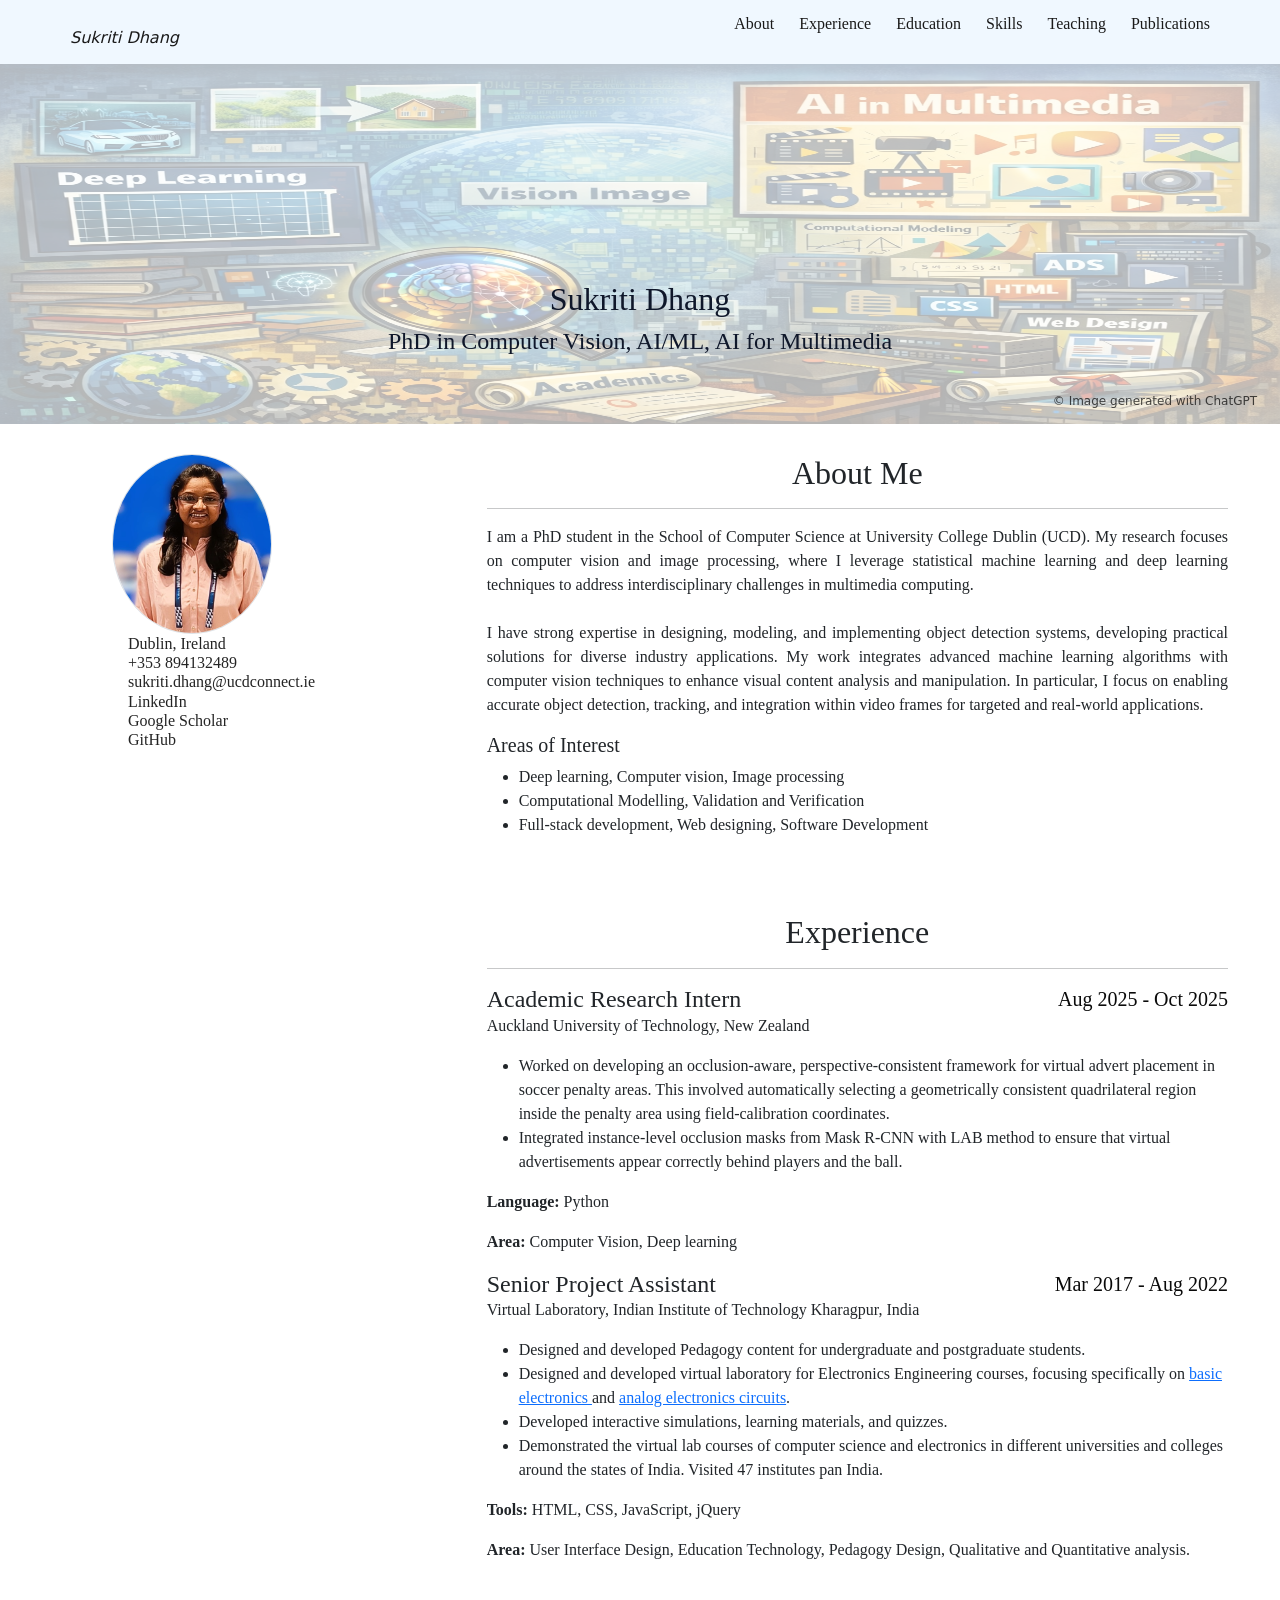
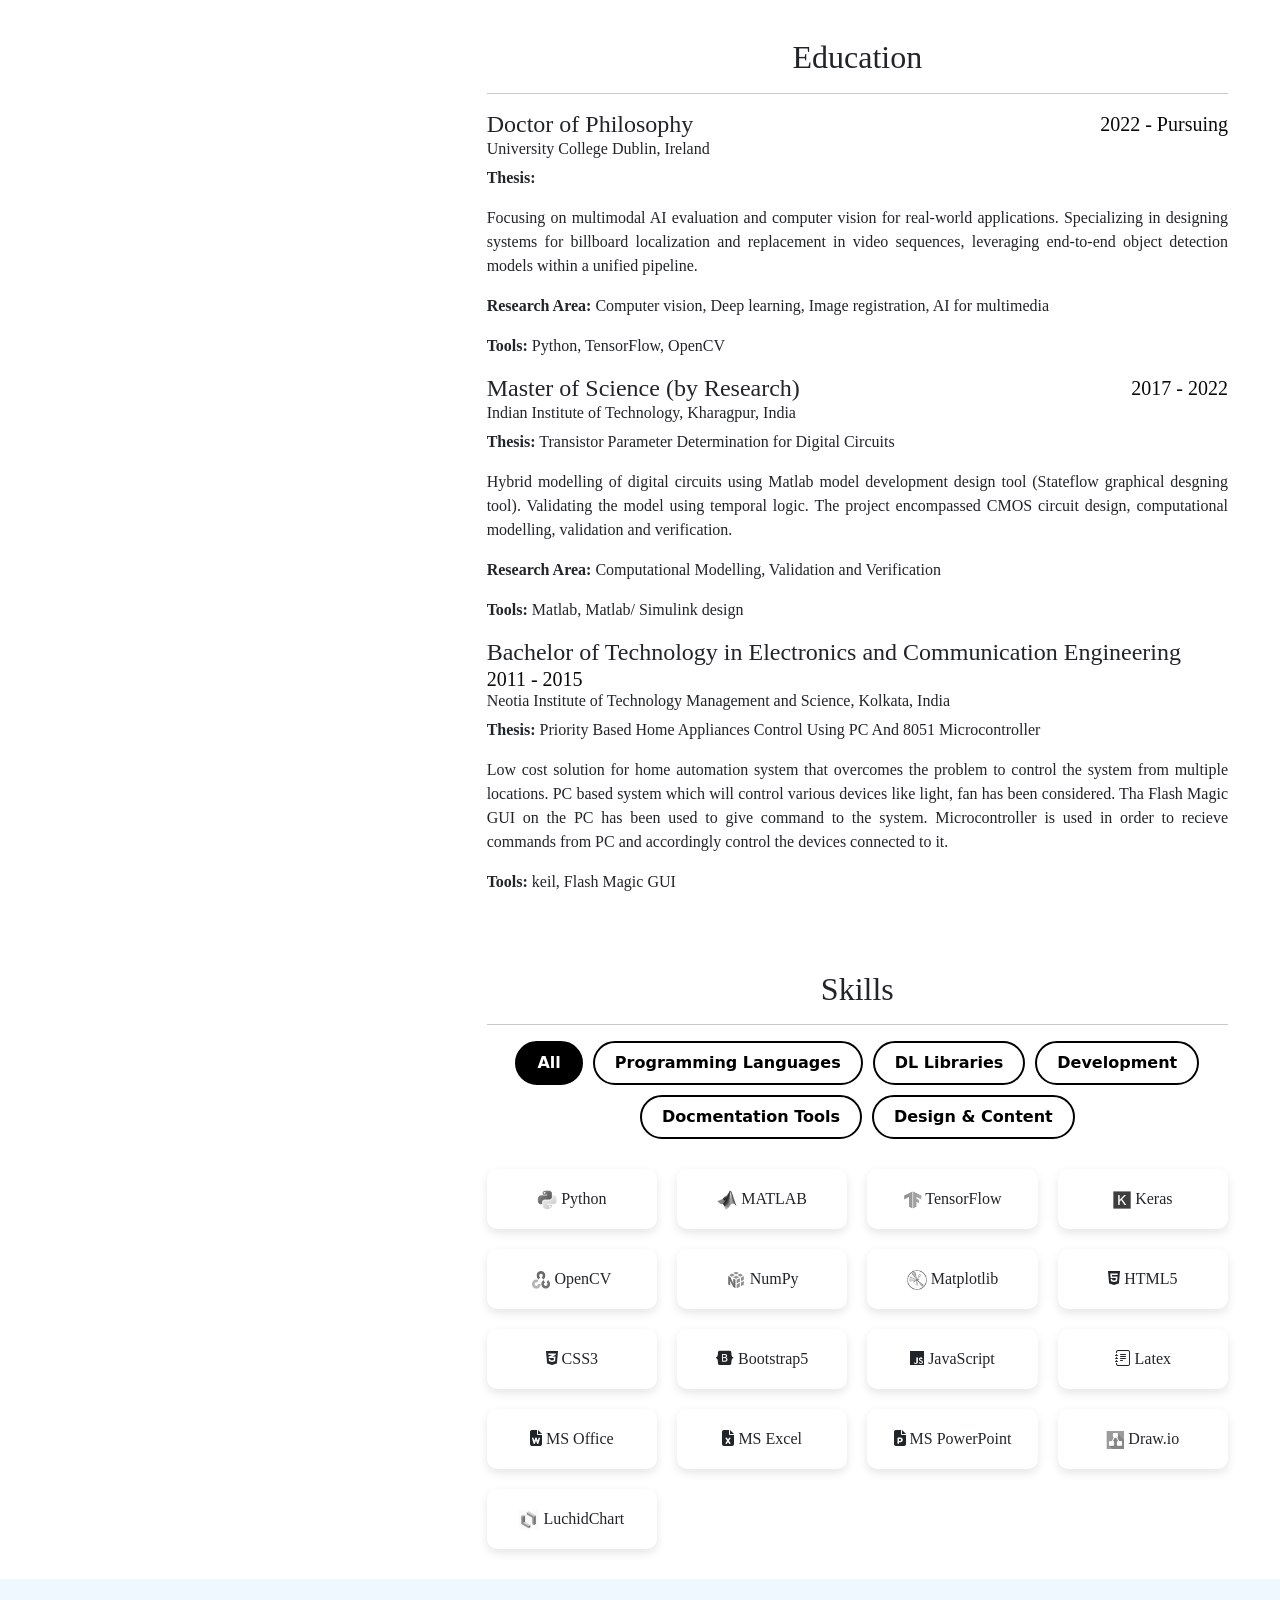
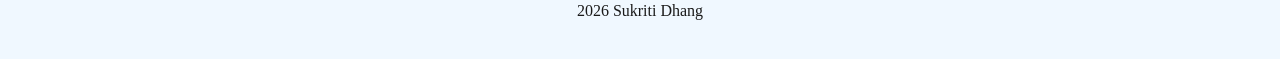
==== index.html @ a3831278 "Files modified" ====
<!DOCTYPE html>
<html lang="en">

<head>
    <meta charset="UTF-8">
    <meta name="viewport" content="width=device-width, initial-scale=1.0">
    <meta name="description" content="Portfolio of Sukriti Dhang -  experience, skills and teaching">
    <meta name="google-site-verification" content="YOUR_CODE_HERE"><!-- google provided code-->

    <title>Sukriti Dhang | Portfolio</title>
    <link rel="stylesheet" href="./css/index.css">
    <script src="./js/index.js"></script>

    <link rel="stylesheet" href="https://cdnjs.cloudflare.com/ajax/libs/font-awesome/6.5.0/css/all.min.css" />

    <!-- Material Design Icons -->
    <link rel="stylesheet" href="https://cdn.jsdelivr.net/npm/@mdi/font@7.4.47/css/materialdesignicons.min.css">
    <link href="https://cdn.jsdelivr.net/npm/bootstrap-icons@1.11.3/font/bootstrap-icons.css" rel="stylesheet">

    <!-- Font Awesome Icon - CSS-->
    <link rel="stylesheet" href="//maxcdn.bootstrapcdn.com/font-awesome/4.3.0/css/font-awesome.min.css" />
    <link href="https://cdn.jsdelivr.net/npm/bootstrap@5.3.1/dist/css/bootstrap.min.css" rel="stylesheet">
    <script src="https://code.jquery.com/jquery-3.6.0.min.js"></script>

    <script src="https://cdn.jsdelivr.net/npm/bootstrap@5.3.1/dist/js/bootstrap.bundle.min.js"></script>

</head>

<body>

    <!-- Navbar -->
    <header>
        <div class="container navbar">
            <div id="headername"><a href="#hero"><i class="mdi mdi-home-account fa-2x"></i> <i><span>Sukriti
                        Dhang</span></i></a></div>

            <ul class="nav-links" id="headermenu">
                <li><a aria-label="Navigate to the About section" href="#about"><i class="mdi mdi-account mdi-24px"></i> <span>About</span></a></li>
                <li><a aria-label="Navigate to the Experience section" href="#experience"><i class="mdi mdi-trending-up mdi-24px"></i> <span>Experience</span></a></li>
                <li><a aria-label="Navigate to the Education section" href="#education"><i class="mdi mdi-school mdi-24px"></i> <span>Education</span></a></li>
                <li><a aria-label="Navigate to the Skills section" href="#skills"><i class="mdi mdi-chart-box-outline mdi-24px"></i> <span>Skills</span></a></li>
                <!--li><a aria-label="Navigate to the Projects section" href="#projects"><i class="mdi mdi-laptop mdi-24px"></i> <span>Projects</span></a></li--> 
                <li><a aria-label="Navigate to the Projects section" href="teaching.html"><i class="mdi mdi-human-male-board-poll mdi-24px"></i> <span>Teaching</span></a></li>
                <li><a aria-label="Navigate to the Publication section" href="publication.html"><i class="mdi mdi-file-multiple mdi-24px"></i> <span>Publications</span></a></li> <!-- fa-solid fa-book-->
                <!--li><a aria-label="Navigate to the Contact section" href="#contact"><i class="mdi mdi-email mdi-24px"></i> <span>Contact</span></a></li-->
            </ul>

            <div>

                <span class="menu-toggle">☰</span>
            </div>
        </div>
    </header>

    <!-- Hero -->
    <section id="hero">
        
  <img src="./coverpic/coverpic-caricature.png" id="coverpic"  alt="coverpic" class="img-fluid">
 <div class="hero-content">
    <h2>Sukriti Dhang</h2>
    <h4>PhD in Computer Vision, AI/ML, AI for Multimedia</h4>
    <!-- <a href="resume.pdf" class="btn" download>Download Resume</a> -->
       
        
         <!-- <div class='buttons'>responsive-img
                            <a href="#about" class="readme">Read More</a>
                            <a href="#contact" class="contactme">Contact Me</a>
                        </div> -->
 


        </div>
         <div class="hero-credit">
        © Image generated with ChatGPT
    </div>
       
    </section>
<div class="row">
    <div class="col-md-4">
 <!--Contact -->
 <div class="position-sticky" style="top: 80px;">
    <section id="contact" >
        <!--div class="container"-->
            
 <div class="d-flex align-items-center gap-2"> <!--class="d-flex align-items-center gap-2"-->
                <!-- Image -->
                 <!--img src="./avatarimg.JPG" class="rounded-circle border border-1"  alt="dp" width="150" height="150">  
                 <img src="./profile-pic/sukriti1.JPG" class="rounded-circle border border-1"  alt="dp" width="160" height="180"-->                              
                 <img src="./profile-pic/sukriti5.jpg" class="rounded-circle border border-1"  alt="dp" width="160" height="180">
                 
       
                
            </div>

            <div class="d-flex align-items-center gap-2"> <!--class="d-flex align-items-center gap-2"-->
                <!-- Image -->
                <img src="" class="img-fluid rounded-circle "  ><i class="mdi mdi-map-marker icon"></i>
                <h6 class="mb-0" style="color:rgb(36, 36, 36)">Dublin, Ireland</h6>
            </div>
            <div class="d-flex align-items-center gap-2"> <!--class="d-flex align-items-center gap-2"-->
                <!-- Image -->
                <img src="" class="img-fluid rounded-circle"><i class="mdi mdi-phone icon"></i>
                <h6 class="mb-0" style="color:rgb(36, 36, 36)">+353 894132489</h6>
            </div>
            <div class="d-flex align-items-center gap-2">
                <!-- Image -->
                <img src="" class="img-fluid rounded-circle"><i class="mdi mdi-email icon"></i>
                <h6 class="mb-0"><a aria-label="Email Sukriti" href="mailto:@gmail.com"
                        class="hoverline" style="text-decoration: none; color:rgb(36, 36, 36)">sukriti.dhang@ucdconnect.ie</a></h6>
            </div>
            <div class="d-flex align-items-center gap-2">
                <!-- Image -->

                <img src="" class="img-fluid rounded-circle"><i class="mdi mdi-linkedin icon"></i>

                <h6 class="mb-0"><a aria-label="sukriti on LinkedIn"
                        href="https://www.linkedin.com/in/sukriti-dhang-0a244612b/" class="hoverline"
                        target="_blank" style="text-decoration: none; color:rgb(36, 36, 36)">LinkedIn</a></h6><!---->

            </div>
            <div class="d-flex align-items-center gap-2">
                <!-- Image -->
                <img src="" class="img-fluid rounded-circle"><i class="mdi mdi-account-school-outline icon"></i>

                <h6 class="mb-0"><a aria-label="sukriti on googlescholar"
                        href="https://scholar.google.com/citations?view_op=list_works&hl=en&hl=en&user=5BOUnOkAAAAJ" class="hoverline"
                        target="_blank" style="text-decoration: none; color:rgb(36, 36, 36)">Google Scholar</a></h6>
 
            </div>
             <div class="d-flex align-items-center gap-2">
                <!-- Image -->
                <img src="" class="img-fluid rounded-circle"><i class="mdi mdi-github icon"></i>
            <h6 class="mb-0"><a aria-label="sukriti on github"
                        href="" class="hoverline"
                        target="_blank" style="text-decoration: none; color:rgb(36, 36, 36)">GitHub</a></h6></div>
        <!--/div-->
</section>
</div>
    </div>
    <div class="col-md-8">
<section id="about">
        <div class="container">
            <!-- About -->
            <h2>About Me</h2>
            <hr>
            <p style="text-align:justify">
                I am a PhD student in the School of Computer Science at University College Dublin (UCD). 
                My research focuses on computer vision and image processing, where I leverage statistical machine learning and deep learning techniques to address interdisciplinary challenges in multimedia computing.
            <br><br>
                I have strong expertise in designing, modeling, and implementing object detection systems, developing practical solutions for diverse industry applications. My work integrates advanced machine learning algorithms with computer vision techniques to enhance visual content analysis and manipulation. 
                In particular, I focus on enabling accurate object detection, tracking, and integration within video frames for targeted and real-world applications.
            </p>
            <p>
                <h5>Areas of Interest</h5>
                <ul>
                <li>Deep learning, Computer vision, Image processing</li>               
                <li>Computational Modelling, Validation and Verification</li>
                <li>Full-stack development, Web designing, Software Development</li>
                </ul>
            </p>
             <!--p>
                <ul>
                    <li><b>Languages:</b> Python</li>
                    <li><b>Frameworks:</b> TensorFlow, Keras</li>
                    <li><b>Tools & Technologies:</b> Matlab, OpenCV, Git  </li>
                    <li><b>Diagraming Tools: </b> Draw.io, Lucidchart </li>
                    <li><b>Web Technologies:</b> JavaScript, HTML5, CSS3, jQuery
                    <li><b>Operating Systems:</b> Windows11, Linux </li>
                    <li><b>Documentation Tools:</b> MS office, LaTeX </li>
                </ul>

                </p-->


            <!-- <p>
                    Looking for an opportunity to work and combine my skills in Pedagogy design
                    and development, which provides professional development,  and personal
                    growth.
                </p> -->

        </div>
    </section>
<!-- Experience Timeline -->
    <section id="experience">
        <div class="container">
            <h2> Experience</h2>
<hr>
            <div class="timeline">


                <div class="timeline-item">
                    <div class="edu-row">
                        <h4>Academic Research Intern </h4>
                        <h5>Aug 2025 - Oct 2025</h5>
                    </div>
                    <p>Auckland University of Technology, New Zealand</p>
                    <ul>
                        <li> Worked on developing an occlusion-aware, perspective-consistent framework for virtual advert placement in soccer penalty areas. 
                            This involved automatically selecting a geometrically consistent quadrilateral region inside the penalty area using field-calibration coordinates. 
                        <li>Integrated instance-level occlusion masks from Mask R-CNN with LAB method to ensure that virtual advertisements appear correctly behind players and the ball.</li>
                     </ul>
                    <p><b>Language:</b> Python</p>
                    <p><b>Area:</b> Computer Vision, Deep learning</p>   
                </div>

                <div class="timeline-item">
                    <div class="edu-row">
                        <h4>Senior Project Assistant </h4>
                        <h5>Mar 2017 - Aug 2022 </h5>
                    </div>
                    <p>Virtual Laboratory, Indian Institute of Technology  Kharagpur, India</p>
                    <ul>
                        <li> Designed and developed Pedagogy content for undergraduate and postgraduate students.</li>
                        <li> Designed and developed  virtual laboratory for Electronics Engineering courses, focusing specifically on <a href="https://be-iitkgp.vlabs.ac.in/", target="_blank"> basic electronics </a> and <a href="https://aec-iitkgp.vlabs.ac.in/", target="_blank">analog electronics circuits</a>.</li>
                        <li>Developed interactive simulations, learning materials, and quizzes.
                        <li>Demonstrated the virtual lab courses of computer science and electronics in different
                            universities and colleges around the states of India.  Visited 47 institutes pan India.</li>                        
                    </ul>
                <p><b>Tools:</b> HTML, CSS, JavaScript, jQuery</p>
                <p><b>Area:</b> User Interface Design, Education Technology,  Pedagogy Design,  Qualitative and Quantitative analysis.</p>
                </div>



              
            </div>
        </div>
    </section>

    <!-- Education Timeline -->
    <section id="education">
        <div class="container">
            <div class="container-fluid" ><h2> Education</h2></div>
            
<hr>
            <div class="timeline">
                
                <div class="timeline-item">
                    <div class="edu-row">
                        <h4> Doctor of Philosophy</h4>
                        <h5>2022 - Pursuing</h5>
                    </div>
                    <h6>University College Dublin, Ireland</h6>
                    <p><b>Thesis: </b></p>
                    <p style='text-align:justify'>Focusing on multimodal AI evaluation and computer vision for real-world applications. Specializing in designing systems for billboard localization and replacement in video sequences,
                    leveraging end-to-end object detection models within a unified pipeline.</p>
                <p><b>Research Area:</b>  Computer vision, Deep learning, Image registration, AI for multimedia</p>
                <p><b>Tools:</b> Python, TensorFlow, OpenCV</p>
                    <!--p>
                    <h6>Relevant Courseworks:</h6>
                    <ul>
                        <li> </li>
                        <li></li>
                        <li></li>
                    </ul>
                </p-->
                
            
                </div>

                <div class="timeline-item">
                    <div class="edu-row">
                        <h4>Master of Science (by Research)</h4>
                        <h5>2017 - 2022</h5>
                    </div>
                    <h6>Indian Institute of Technology, Kharagpur, India</h6>
                    <p><b>Thesis:</b> Transistor Parameter Determination for Digital Circuits</p>
                    <p style='text-align:justify'>Hybrid modelling of digital circuits using Matlab model development design tool (Stateflow graphical desgning tool). Validating
the model using temporal logic. The project encompassed CMOS circuit design, computational
modelling, validation and verification.</p>
 <p><b>Research Area:</b> Computational Modelling, Validation and Verification</p>
 <p><b>Tools:</b> Matlab, Matlab/ Simulink design</p>
               <!--p>
                    <h6>Relevant Courseworks:</h6>
                    <ul>
                        <li>microelectronics </li>
                        <li></li>
                        <li></li>
                    </ul>
                </p-->
                
            
                </div>

                <div class="timeline-item">
                    <div class="edu-row">
                        <h4> Bachelor of Technology in Electronics and Communication Engineering</h4>
                        <h5> 2011 - 2015</h5>
                    </div>
                    <h6>Neotia Institute of Technology Management and Science, Kolkata, India</h6>
                    <p><b>Thesis:</b> Priority Based Home Appliances Control Using PC And 8051 Microcontroller</p>
                        <p style='text-align:justify'>Low cost solution for home automation system that overcomes the problem to control the system from multiple locations. 
                             PC based system which will control various devices like light, fan has been considered. 
                             Tha Flash Magic GUI on the PC has been used to give command to the system. 
                             Microcontroller is used  in order to recieve commands from PC and accordingly control the devices connected to it. 
                    </p>
                    <!--p>Designing a circuit to control electrical devices, where various appliances are managed based on predefined priority levels.
                       </p-->
                    <p><b>Tools:</b> keil, Flash Magic GUI </p>
               <!--p>
                    <h6>Relevant Courseworks:</h6>
                    <ul>
                        <li> </li>
                        <li></li>
                        <li></li>
                    </ul>
                </p-->
                
                </div>

            </div>
        </div>
    </section>

<!-- Skills -->
 <section id="skills">
                <div class="container">
                    <h2>Skills</h2>
                    <hr>

                    <div class="filter-wrapper">
                        <button class="filter-btn active" data-target="all">All</button>
                        <button class="filter-btn" data-target="prgmlang">Programming Languages</button>
                        <button class="filter-btn" data-target="libs">DL Libraries </button>
                        <button class="filter-btn" data-target="dev">Development</button>
                        <button class="filter-btn" data-target="doctools">Docmentation Tools</button>
                        <button class="filter-btn" data-target="design">Design & Content</button><!--Diagramming Tools-->
                        
                        <!--button class="filter-btn" data-target="ip">Interpersonal Skill</button-->
                    </div>

                    <div class="skills-grid" id="skills-container">
                        <div class="skill" data-category="prgmlang"><img src="./logo/python-bw.png" class="skill-logo", style="width:20px;height:20px"> Python</div><!--<i class="fab fa-python ">-->
                        <div class="skill" data-category="prgmlang"><img src="./logo/mathworks-bw.png" class="skill-logo", style="width:20px;height:20px"> MATLAB</div>

                        <div class="skill" data-category="libs"><img src="./logo/tensorflow-bw.png" class="skill-logo", style="width:18px;height:18px"> TensorFlow</div>
                        <div class="skill" data-category="libs"><img src="./logo/keras-bw.png" class="skill-logo", style="width:18px;height:18px"> Keras</div>
                        <div class="skill" data-category="libs"><img src="./logo/opencv-bw.png" class="skill-logo", style="width:18px;height:18px"> OpenCV</div>
                        <div class="skill" data-category="libs"><img src="./logo/numpy-bw.png" class="skill-logo", style="width:20px;height:20px"> NumPy</div>
                        <!--div class="skill" data-category="libs"><i class="bi bi-activity"></i> SciPy</div-->
                        <div class="skill" data-category="libs"><img src="./logo/matplotlib-bw.png" class="skill-logo", style="width:20px;height:20px"> Matplotlib</div>


                        <div class="skill" data-category="dev"><i class="fab fa-html5 "></i> HTML5</div>
                        <div class="skill" data-category="dev"><i class="fab fa-css3-alt "></i> CSS3</div>
                        <div class="skill" data-category="dev"><i class="fab fa-bootstrap "></i> Bootstrap5</div>
                        <div class="skill" data-category="dev"><i class="fab fa-js "></i> JavaScript</div>
                        
                        

                       
                        <div class="skill" data-category="doctools"><i class="bi bi-journal-text"></i> Latex</div>
                        <div class="skill" data-category="doctools"><i class="fas fa-file-word"></i> MS Office</div>
                        <div class="skill" data-category="doctools"><i class="fas fa-file-excel"></i> MS Excel</div>
                        <div class="skill" data-category="doctools"><i class="fas fa-file-powerpoint"></i> MS PowerPoint</div>

                        
                        <div class="skill" data-category="design"><img src="./logo/drawio-bw.png" class="skill-logo", style="width:18px;height:18px"> Draw.io</div>
                        <div class="skill" data-category="design"><img src="./logo/lucidchart-bw.png" class="skill-logo", style="width:20px;height:20px"> LuchidChart</div>

                        <!--div class="skill" data-category="ip"> <i class="fas fa-handshake"></i> Cross-functional
                            Collaboration</div>
                        <div class="skill" data-category="ip"><i class="far fa-clock"></i> Time Management</div>
                        <div class="skill" data-category="ip"><i class="fas fa-tasks"></i>  Multitasking</div>
                        <div class="skill" data-category="ip"><i class="fas fa-clipboard-list"></i>  Planning</div-->


                    </div>
                </div>
            </section>
   
    <!-- Skills 
    <section id="skills">
        <div class="container">
            <h2>Skills</h2>
            <hr>
            <h5>Programming Languages</h5>
            <div class="skills-grid">
                <div class="skill">Python</div>
                <div class="skill">JavaScript</div>
                <div class="skill">MATLAB</div>
            </div>
        </div>
    </section>
     <section id="framework">
        <div class="container">
            <h5>Libraries & Frameworks</h5>
            <div class="framework-grid">
                <div class="framework">TensorFlow</div>
                <div class="framework">Keras</div>
                <div class="framework">OpenCV</div>
                <div class="framework">NumPy</div>
                <div class="framework">SciPy</div>
                <div class="framework">Scikit-learn</div>
                <div class="framework">Matplotlib</div>
            </div>
        </div>
    </section>
     <section id="ml-dl">
        <div class="container">
            <h5>AI/ML Techniques</h5>
            <div class="ml-dl-grid">
                <div class="ml-dl">Computer Vision</div>
                <div class="ml-dl">Deep learning</div>
                
            </div>
        </div>
    </section>
    <section id="webtech">
        <div class="container">
            <h5>Web Technologies</h5>
            <div class="webtech-grid">
                <div class="webtech">HTML5</div>
                <div class="webtech">CSS3</div>
                <div class="webtech">JavaScript</div>
                <div class="webtech">jQuery</div>
            </div>
        </div>
    </section>-->

    <!--section id="version-control">
    <div class="container">
        <h3>Version Control</h3>
        <div class="version-grid">
            <div class="version">Git</div>
        </div>
    </div>
</section

    <section id="MStools">
        <div class="container">
            <h5>Docmentation Tools</h5>
            <div class="MStools-grid">
                <div class="MStool">Latex</div>
                <div class="MStool">Microsoft Office </div>
                <div class="MStool">Microsoft Excel</div>
                <div class="MStool">Microsoft PowerPoint</div>
            </div>
        </div>
    </section>
    

    <section id="otools">
        <div class="container">
            <h5> Diagramming Tools</h5>
            <div class="otools-grid">
                <div class="otool">Draw.io</div>
                <div class="otool">Lucidchart</div>
            </div>
        </div>
    </section>-->

    <!-- Experience Timeline -->
    <!--section id="teaching">
        <div class="container">
            <h2> Teaching</h2>
            <hr>
            <div class="timeline-item">
                <div class="edu-row">
                    <h4>Mentor</h4>
                    <h5>2023 - 2025</h5>
                </div>
                <h6>University College Dublin, Ireland</h6>
                <ul>
            <li> Mentoring UnderGrad students on their final-year projects.</li>
            </ul>
                        
            </div>
            <div class="timeline-item">
                <div class="edu-row">
                    <h4>Demonstrator</h4>
                    <h5>2022 - 2025</h5>
                </div>
                <h6>University College Dublin, Ireland</h6>
                <ul>
            <li> Assisting students in the laboratory courses, evaluation of assignments, and grading.
                <ul>
                    
                        <ul>
                            <li><strong>Spring (Jan 2025 - Apr 2025)</strong></li>
                                <ul>
                                    <li> Web Development </li>
                                    <li> Game Development </li>
                                </ul>
                            <li><strong>Autumn (Sept 2024 - Dec 2024)</strong></li>
                                <ul>
                                    <li> Digital System </li>
                                    <li> Programming 1 </li> 
                                </ul>
                            <li><strong>Spring (Jan 2024 - Apr 2024)</strong></li>
                                <ul>
                                    <li> Optimization </li>
                                    <li> Human-Computer Interaction </li>
                                </ul>
                            <li><strong>Autumn (Sept 2023 - Dec 2023)</strong></li>
                                <ul>
                                    <li> Digital System </li>
                                    <li> Big Data Programming </li>
                                </ul>
                            <li><strong>Autumn (Sept 2022 - Dec 2022)</strong></li>
                                <ul>
                                    <li>Operating Systems</li>
                                    <li>Wireless Sensor Networks</li> 
                                </ul>
                        </ul>
            </div>
            <div class="timeline-item">
                <div class="edu-row">
                    <h4>Invigilator</h4>
                    <h5>2023 - 2024</h5>
                </div>
                <h6>University College Dublin, Ireland</h6>
                <ul>
                <li> Invigilating examinations, ensuring compliance with examination regulations, and maintaining a fair and orderly 
                environment.</li>
            </ul>
                        
            </div>

        </section-->


    </div>
</div>
    
    


    

    

    
    
    <!-- Modal -->
    <div class="modal" id="modal">
        <div class="modal-content">
            <span onclick="closeModal()" style="cursor:pointer">✖</span>
            <h3 id="modal-title"></h3>
            <p id="modal-desc"></p>
        </div>
    </div>


        

    <footer>
        <p><i class="mdi mdi-copyright"></i> 2026 Sukriti Dhang</p>
    
        <!-- <p><i class="fab fa-instagram"></i> <a href="https://www.instagram.com/nature_and_art_walkway/"
                target="_blank">Instagram</a></p> -->
    </footer>

    <!-- JS -->
    <!-- jQuery-->
    <script src="https://ajax.googleapis.com/ajax/libs/jquery/1.11.2/jquery.min.js"></script>

    <!-- Materialize - Compiled and minified JavaScript-->
    <script src="https://cdnjs.cloudflare.com/ajax/libs/materialize/0.95.3/js/materialize.min.js"></script>

</body>

</html>
---- css/index.css ----
/* ---------- Root Theme ---------- */
:root {
    --bg: #d7e7ff;
    --text: #111;
    --card: #fff;
    --accent: #ff9800;
}

body.dark {
    --bg: #0f172a;
    --text: #fff;
    --card: #1e293b;
}

body {
    margin: 0;
    font-family: Segoe UI, sans-serif;
    background: aliceblue;
    /*var(--bg);*/
    color: var(--text);
    scroll-behavior: smooth;

}

.container {
    width: 90%;
    margin: auto;

}

section {
    padding: 30px 40px;
    scroll-margin-top: 80px;

}

#headername a {
    color: #1a1a1a;
    text-decoration: none;
    
}



h2 {
    text-align: center;
    margin-bottom: 40px;
    font-family: Cambria, Cochin, Georgia, Times, 'Times New Roman', serif;
}

/* ---------- Navbar ---------- */
header {
    background: aliceblue;
   /* background: #f9fbff #e7e8ea;*/
    color: #1a1a1a;
    position: sticky;
    top: 0;
    z-index: 1000;
}

.navbar {
    display: flex;
    justify-content: space-between;
    align-items: center;
    padding: 15px 0;
}

.nav-links {
    list-style: none;
    display: flex;
    gap: 25px;
    margin-left: auto;
}

.nav-links a {
    color: #1a1a1a;
    text-decoration: none;
    display: inline-block;
    transition: transform .3s ease, color .3s ease;
}

.nav-links a:hover {
    color: #110f22;
    transform: scale(1.35);

}

.menu-toggle {
    display: none;
    font-size: 22px;
    cursor: pointer;
}

/* Dark toggle */
.theme-toggle {
    cursor: pointer;
    font-size: 18px;
}

/* ---------- Hero ---------- */
#hero{
  position:relative;
  width:100%;
  height:40vh;             /* Full screen height */
  overflow:hidden;
  aspect-ratio: 4 / 1;   /* 🔥 forces 4:1 ratio */
  padding:0;                 /* Remove spacing */
  background:none;           /* Remove gradient */
  display:flex;
  align-items:center;
  justify-content:center;
  text-align:center;
  color:#fff;
}

#hero img{
  position:absolute;
  inset:0;
  width:100%;
  height:100%;
  /*object-fit:cover;*/      /* Full cover (crops the iamge to fit) */
  object-position: center 40%;
  z-index:-1;
  opacity: 30%;
}

#hero .hero-content{
  padding:60px 40px;
  color: #0f172a;
  font-size: large;
  position: relative;
  z-index: 2;
  text-align: center;
  top: 50%;
  transform: translateY(-50%);
 
}

.hero-credit{
    position: absolute;
    bottom: 10px;
    right: 15px;
    font-size: 12px;
    color: rgba(0,0,0,0.7);
    /*background: rgba(255,255,255,0.6);*/
    padding: 4px 8px;
    border-radius: 4px;
    z-index: 3;
    /*backdrop-filter: blur(4px);*/
}
/* Desktop */

@media (min-width: 992px){
  .hero-wrapper{
    aspect-ratio: 3 / 1;
  }
}



.btn {
    display: inline-block;
    margin-top: 20px;
    padding: 12px 24px;
    background: var(--accent);
    color: #fff;
    text-decoration: none;
    border-radius: 6px;
}

/* Buttons - Read Me, Contact Us */

.readme {
    position: relative;
    padding: 11px 35px;
    background: #fff;
    color: #00796b;
    border: 2px solid #fff;
    font-weight: 600;
    font-size: 15px;
    letter-spacing: 1px;
    display: inline-block;
    border-radius: 5px;
    -webkit-border-radius: 5px;
    text-decoration: none;
}

/* .readme:hover{
  color: white;
  background-color: #00796b;
} */

.contactme {
    position: relative;
    padding: 11px 35px;
    background: none;
    color: #fff;
    border: 2px solid #fff;
    font-weight: 600;
    font-size: 15px;
    letter-spacing: 1px;
    display: inline-block;
    margin-top: 1.5em;
    border-radius: 5px;
    -webkit-border-radius: 5px;
    text-decoration: none;
}

.contactme:hover {
    color: #00796b;
    background-color: white;
}

ul li {
    font-family: Cambria, Cochin, Georgia, Times, 'Times New Roman', serif;
}


/*************** text over Image ****************************/

.img-container {
  position: relative;
  width: 300px; /* adjust */
}

.img-container img {
  width: 100%;
  display: block;
}

.img-container .text {
  position: absolute;
  top: 50%;
  left: 50%;
  transform: translate(-50%, -50%);
  color: white;
  font-size: 24px;
  font-weight: bold;
  text-align: center;
  background: rgba(0, 0, 0, 0.5); /* optional */
  padding: 20px 20px;
  border-radius: 5px;
}

/* ---------- Skills ---------- */
.skills-grid {
    display: grid;
    grid-template-columns: repeat(auto-fit, minmax(150px, 1fr));
    gap: 20px;
}

.skill {
    background: var(--card);
    padding: 18px;
    text-align: center;
    border-radius: 10px;
    box-shadow: 0 4px 10px rgba(0, 0, 0, .1);
    font-family: Cambria, Cochin, Georgia, Times, 'Times New Roman', serif;
}

.filter-wrapper {
    display: flex;
    justify-content: center;
    gap: 10px;
    margin-bottom: 30px;
    flex-wrap: wrap;
}

.filter-btn {
    padding: 8px 20px;
    border: 2px solid #000000;
    background: white;
    color: #000000;
    border-radius: 25px;
    cursor: pointer;
    font-weight: 600;
    transition: 0.3s;
}

.filter-btn.active, .filter-btn:hover {
    background: #000000;
    color: white;
}


/* Animation for filtering */
.skill.hide {
    display: none;
}

.skill.show {
    animation: fadeIn 0.4s ease forwards;
}

@keyframes fadeIn {
    from { opacity: 0; transform: scale(0.9); }
    to { opacity: 1; transform: scale(1); }
}
/* framework 
.framework-grid {
    display: grid;
    grid-template-columns: repeat(auto-fit, minmax(150px, 1fr));
    gap: 20px;


}

.framework {
    background: var(--card);
    padding: 18px;
    text-align: center;
    border-radius: 10px;
    box-shadow: 0 4px 10px rgba(0, 0, 0, .1);
    font-family: Cambria, Cochin, Georgia, Times, 'Times New Roman', serif;
}
/*ml-dl
.ml-dl-grid {
    display: grid;
    grid-template-columns: repeat(auto-fit, minmax(150px, 1fr));
    gap: 20px;


}

.ml-dl {
    background: var(--card);
    padding: 18px;
    text-align: center;
    border-radius: 10px;
    box-shadow: 0 4px 10px rgba(0, 0, 0, .1);
    font-family: Cambria, Cochin, Georgia, Times, 'Times New Roman', serif;
}


/*web tech
.webtech-grid {
    display: grid;
    grid-template-columns: repeat(auto-fit, minmax(150px, 1fr));
    gap: 20px;


}

.webtech {
    background: var(--card);
    padding: 18px;
    text-align: center;
    border-radius: 10px;
    box-shadow: 0 4px 10px rgba(0, 0, 0, .1);
    font-family: Cambria, Cochin, Georgia, Times, 'Times New Roman', serif;
}

/*version
.version-grid {
    display: grid;
    grid-template-columns: repeat(auto-fit, minmax(150px, 1fr));
    gap: 20px;


}
.version {
    background: var(--card);
    padding: 18px;
    text-align: center;
    border-radius: 10px;
    box-shadow: 0 4px 10px rgba(0, 0, 0, .1);
    font-family: Cambria, Cochin, Georgia, Times, 'Times New Roman', serif;
}


/* MSt tools 
.MStools-grid {
    display: grid;
    grid-template-columns: repeat(auto-fit, minmax(150px, 1fr));
    gap: 20px;

}

.MStool {
    background: var(--card);
    padding: 18px;
    text-align: center;
    border-radius: 10px;
    box-shadow: 0 4px 10px rgba(0, 0, 0, .1);
    font-family: Cambria, Cochin, Georgia, Times, 'Times New Roman', serif;
}



/* Tools 
.otools-grid {
    display: grid;
    grid-template-columns: repeat(auto-fit, minmax(150px, 1fr));
    gap: 20px;

}

.otool {
    background: var(--card);
    padding: 18px;
    text-align: center;
    border-radius: 10px;
    box-shadow: 0 4px 10px rgba(0, 0, 0, .1);
    font-family: Cambria, Cochin, Georgia, Times, 'Times New Roman', serif;
}

*/

h3,
h4,
h5,
h6,
p {
    font-family: Cambria, Cochin, Georgia, Times, 'Times New Roman', serif;

}

#viewpaperbtn a {
    color: #00040c;
    text-decoration: none;
}

.icon {
    font-size: 32px;
    /* increase size */
}



/* Education / For left-right heading row */
.edu-row {
    display: flex;
    justify-content: space-between;
    align-items: center;
    flex-wrap: wrap;
}

.edu-row h4 {
    margin: 0;
}

.edu-row h5 {
    margin: 0;
    font-weight: normal;
    color: rgb(10, 10, 10);
}

/* ---------- Projects ---------- */
.filter-btns {
    text-align: center;
    margin-bottom: 30px;
}

.filter-btns button {
    margin: 5px;
    padding: 8px 16px;
    border: none;
    background: var(--accent);
    color: #fff;
    cursor: pointer;
}

.projects-grid {
    display: grid;
    grid-template-columns: repeat(auto-fit, minmax(50px, 1fr));
    gap: 30px;
}

.project-card {
    background: var(--card);
    border-radius: 10px;
    overflow: hidden;
    cursor: pointer;

}

.project-card img {
    width: 100%;
    height: 150px;
    object-fit: contain;
}

.project-card h3 {
    padding: 15px;
    color: #0f172a;
    font-family: Cambria, Cochin, Georgia, Times, 'Times New Roman', serif
}

/* ---------- publication ---------- */

/* .publish-grid {
     display: grid;
    grid-template-columns: repeat(auto-fit, minmax(50px, 1fr)); 
    gap: 30px;
} */

.publish-card {
    background: var(--card);
    border-radius: 10px;
    overflow: hidden;
    cursor: pointer;
    gap: 30px;
}

.publish-card img {
    width: 100%;
    height: 150px;
    object-fit: contain;
}

.publish-card h3 {
    padding: 15px;
    color: #0f172a;
    font-family: Cambria, Cochin, Georgia, Times, 'Times New Roman', serif
}

/* ---------- teaching ---------- */

/* .teaching-grid {
     display: grid;
    grid-template-columns: repeat(auto-fit, minmax(50px, 1fr)); 
    gap: 30px;
} */

.teaching-card {
    background: var(--card);
    border-radius: 10px;
    overflow: hidden;
    cursor: pointer;
    gap: 30px;
}

.teaching-card img {
    width: 100%;
    height: 150px;
    object-fit: contain;
}

.teaching-card h3 {
    padding: 15px;
    color: #0f172a;
    font-family: Cambria, Cochin, Georgia, Times, 'Times New Roman', serif
}

/* ---------- Modal ---------- */
.modal {
    display: none;
    position: fixed;
    inset: 0;
    background: rgba(0, 0, 0, .7);
}

.modal-content {
    background: #fff;
    padding: 25px;
    max-width: 500px;
    margin: 10% auto;
    border-radius: 10px;
}

.col-md-4 {
    position: sticky;
    left:60px;
}

.col-md-8 {
    right:40px;
}
/* ---------- Contact ---------- */
form {
    max-width: 500px;
    margin: auto;
    display: flex;
    flex-direction: column;
    gap: 15px;
}

input,
textarea {
    padding: 12px;
    border: 1px solid #ccc;
    border-radius: 6px;
}

/* ---------- Footer ---------- */
footer {
    background: aliceblue;
    color: #1a1a1a;
    font-family: Cambria, Cochin, Georgia, Times, 'Times New Roman', serif;
    text-align: center;
    padding: 20px 0;
}



/* ---------- Mobile ---------- */


@media(max-width:768px) {
    .nav-links {
        display: none;
        flex-direction: column;
        background: #f9fbff;
        position: absolute;
        top: 60px;
        right: 0;
        padding: 20px;
    }

    .nav-links.show {
        display: flex;
    }

    .menu-toggle {
        display: block;
    }
}

#contactpub a {
    color: #1a1a1a;
    text-decoration: none;
    display: inline-block;
    transition: transform .3s ease, color .3s ease;
}

#contactpub a:hover {
    color: #110f22;
    transform: scale(1.35);

}
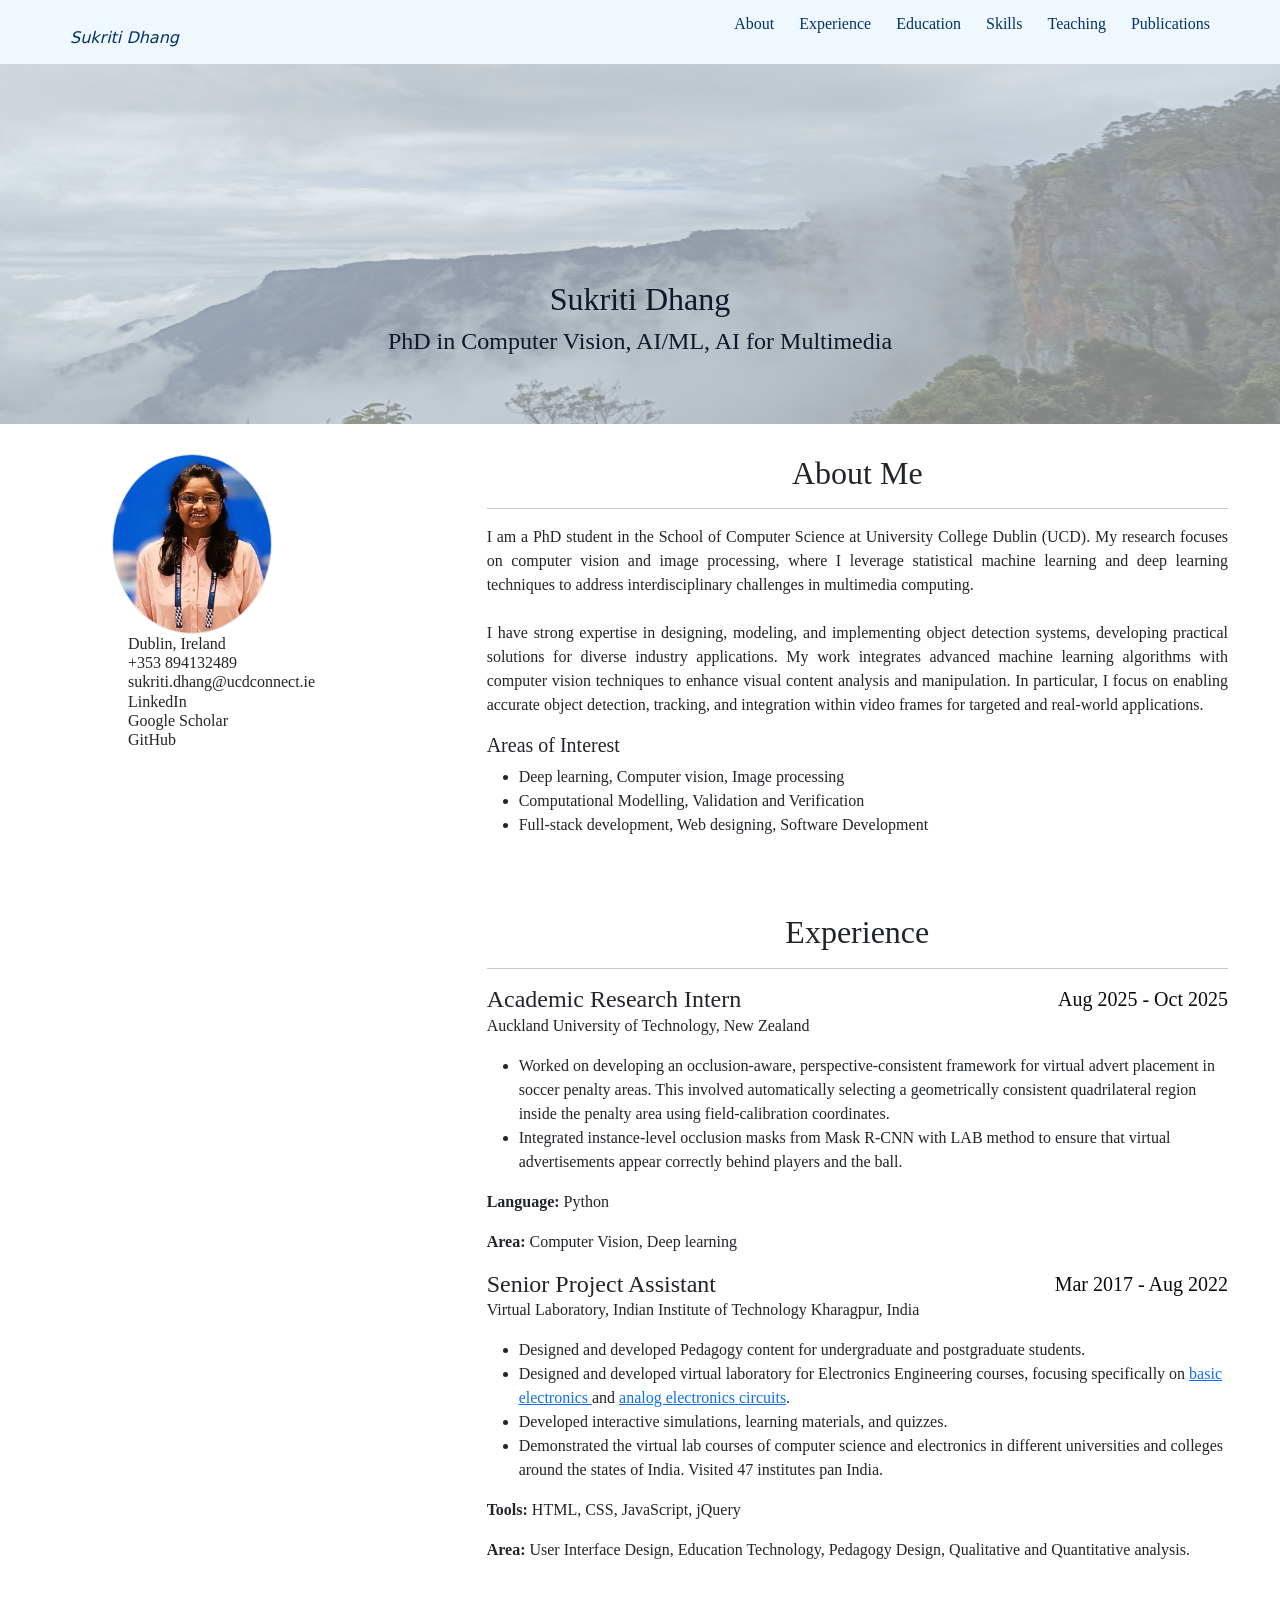
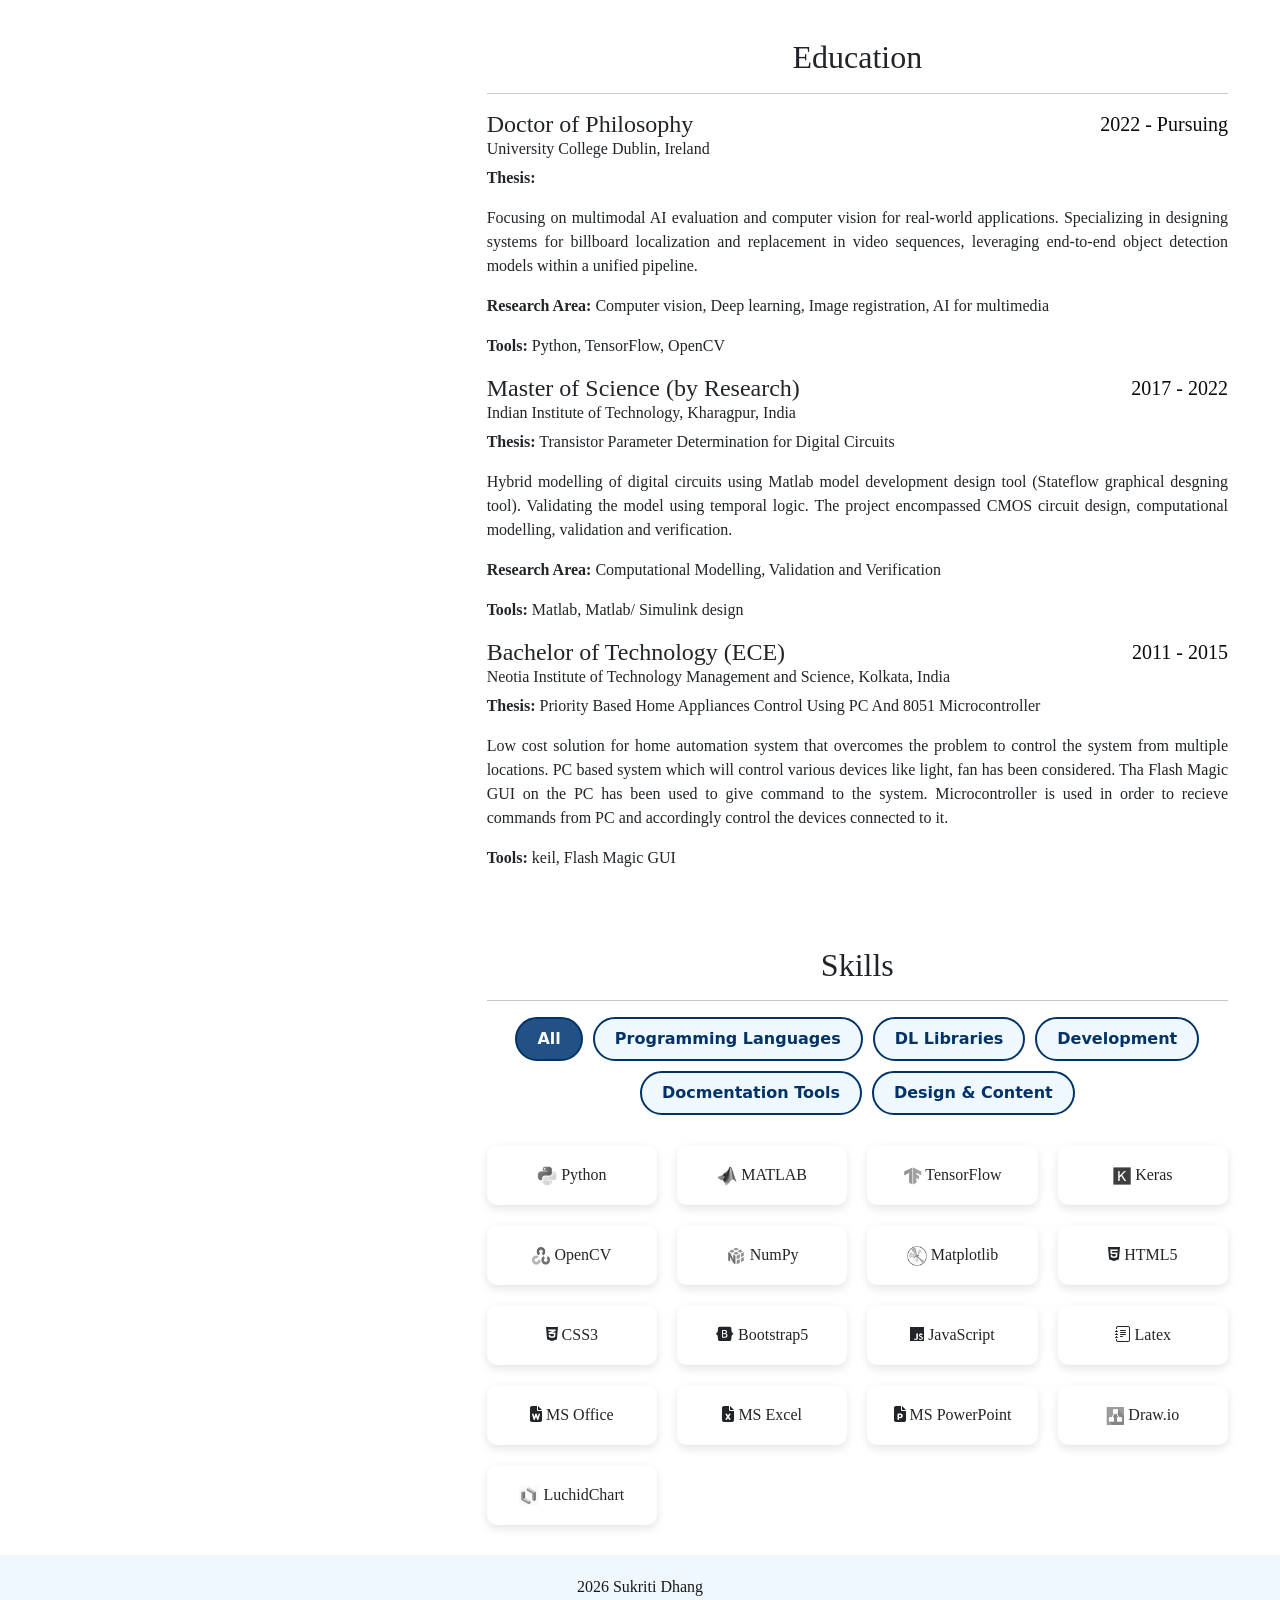
==== commit a64532d0: "Files modified" ====
--- a/index.html
+++ b/index.html
@@ -4,8 +4,46 @@
 <head>
     <meta charset="UTF-8">
     <meta name="viewport" content="width=device-width, initial-scale=1.0">
-    <meta name="description" content="Portfolio of Sukriti Dhang -  experience, skills and teaching">
-    <meta name="google-site-verification" content="YOUR_CODE_HERE"><!-- google provided code-->
+    <meta name="description" content="Portfolio of Sukriti Dhang -  deep learning, computer vision, AI for Multimedia">
+
+    <meta property="og:type" content="website">
+    <meta property="og:locale" content="en_US">
+    <meta property="og:site_name" content="Sukriti Dhang">
+    <meta property="og:title" content="Sukriti Dhang">
+    <meta property="og:url" content="https://sukritidhang.github.io/">
+
+
+    <meta property="og:description" content="Portfolio of Sukriti Dhang -  deep learning, computer vision, AI for Multimedia.">
+
+
+
+    <meta property="og:image" content="https://sukritidhang.github.io/profile-pic/sukriti.jpg">
+
+
+
+
+    <link rel="canonical" href="https://sukritidhang.github.io/">
+
+
+    <!--meta name="google-site-verification" content="YOUR_CODE_HERE">< google provided code-->
+    <script type="application/ld+json">
+        {
+        "@context": "https://schema.org",
+        "@type": "Person",
+        "name": "Sukriti Dhang",
+        "url": "https://sukritidhang.github.io/",
+        "image": "https://sukritidhang.github.io/profile-pic/sukriti.jpg",
+        "sameAs": [
+        "https://www.linkedin.com/in/sukriti-dhang-0a244612b/",
+        "https://scholar.google.com/citations?view_op=list_works&hl=en&hl=en&user=5BOUnOkAAAAJ"
+        ],
+        "jobTitle": "PhD Researcher",
+        "worksFor": {
+        "@type": "Organization",
+        "name": "University College Dublin"
+        }
+        }
+    </script>
 
     <title>Sukriti Dhang | Portfolio</title>
     <link rel="stylesheet" href="./css/index.css">
@@ -55,7 +93,7 @@
     <!-- Hero -->
     <section id="hero">
         
-  <img src="./coverpic/coverpic-caricature.png" id="coverpic"  alt="coverpic" class="img-fluid">
+  <img src="./coverpic/cover_pic.jpg" id="coverpic"  alt="coverpic" class="img-fluid">
  <div class="hero-content">
     <h2>Sukriti Dhang</h2>
     <h4>PhD in Computer Vision, AI/ML, AI for Multimedia</h4>
@@ -70,9 +108,9 @@
 
 
         </div>
-         <div class="hero-credit">
+         <!--div class="hero-credit">
         © Image generated with ChatGPT
-    </div>
+    </div-->
        
     </section>
 <div class="row">
@@ -86,7 +124,7 @@
                 <!-- Image -->
                  <!--img src="./avatarimg.JPG" class="rounded-circle border border-1"  alt="dp" width="150" height="150">  
                  <img src="./profile-pic/sukriti1.JPG" class="rounded-circle border border-1"  alt="dp" width="160" height="180"-->                              
-                 <img src="./profile-pic/sukriti5.jpg" class="rounded-circle border border-1"  alt="dp" width="160" height="180">
+                 <img src="./profile-pic/sukriti.jpg" class="rounded-circle border border-1"  alt="dp" width="160" height="180">
                  
        
                 
@@ -105,7 +143,7 @@
             <div class="d-flex align-items-center gap-2">
                 <!-- Image -->
                 <img src="" class="img-fluid rounded-circle"><i class="mdi mdi-email icon"></i>
-                <h6 class="mb-0"><a aria-label="Email Sukriti" href="mailto:@gmail.com"
+                <h6 class="mb-0"><a aria-label="Email Sukriti" href="mailto:sukriti.dhang@ucdconnect.ie"
                         class="hoverline" style="text-decoration: none; color:rgb(36, 36, 36)">sukriti.dhang@ucdconnect.ie</a></h6>
             </div>
             <div class="d-flex align-items-center gap-2">
@@ -284,7 +322,7 @@
 
                 <div class="timeline-item">
                     <div class="edu-row">
-                        <h4> Bachelor of Technology in Electronics and Communication Engineering</h4>
+                        <h4> Bachelor of Technology (ECE) </h4>
                         <h5> 2011 - 2015</h5>
                     </div>
                     <h6>Neotia Institute of Technology Management and Science, Kolkata, India</h6>
--- a/css/index.css
+++ b/css/index.css
@@ -35,7 +35,7 @@
 }
 
 #headername a {
-    color: #1a1a1a;
+    color: #013368; /*#1a1a1a;*/
     text-decoration: none;
     
 }
@@ -46,13 +46,14 @@
     text-align: center;
     margin-bottom: 40px;
     font-family: Cambria, Cochin, Georgia, Times, 'Times New Roman', serif;
+    color: #013368;
 }
 
 /* ---------- Navbar ---------- */
 header {
     background: aliceblue;
    /* background: #f9fbff #e7e8ea;*/
-    color: #1a1a1a;
+    color: #013368; /*#1a1a1a;*/
     position: sticky;
     top: 0;
     z-index: 1000;
@@ -73,14 +74,14 @@
 }
 
 .nav-links a {
-    color: #1a1a1a;
+    color: #013368; /*#1a1a1a;*/
     text-decoration: none;
     display: inline-block;
     transition: transform .3s ease, color .3s ease;
 }
 
 .nav-links a:hover {
-    color: #110f22;
+    color: #013368; /*#110f22;*/
     transform: scale(1.35);
 
 }
@@ -121,7 +122,7 @@
   /*object-fit:cover;*/      /* Full cover (crops the iamge to fit) */
   object-position: center 40%;
   z-index:-1;
-  opacity: 30%;
+  opacity: 50%;
 }
 
 #hero .hero-content{
@@ -268,20 +269,26 @@
 
 .filter-btn {
     padding: 8px 20px;
-    border: 2px solid #000000;
-    background: white;
-    color: #000000;
+   border: 2px solid #013368;
+    background: aliceblue;
+    color: #013368;
     border-radius: 25px;
     cursor: pointer;
     font-weight: 600;
     transition: 0.3s;
 }
 
-.filter-btn.active, .filter-btn:hover {
-    background: #000000;
-    color: white;
-}
-
+.filter-btn.active {
+    background:  #225285;
+    color: #fff;/*color: white;*/
+}
+.filter-btn:hover {
+    /*background: #013368;
+    color: white;*/
+    color: #013368;
+    background-color: white;/* #ddd;*/
+    border: 2px solid #013368;
+}
 
 /* Animation for filtering */
 .skill.hide {
@@ -627,4 +634,51 @@
     color: #110f22;
     transform: scale(1.35);
 
+}
+
+
+/* ---------- outreach TAB BUTTONS ---------- */
+.tab {
+  overflow: hidden;
+  /* border-bottom: 2px solid #ddd; */
+  margin-bottom: 20px;
+}
+
+.tab button {
+  background-color: aliceblue;
+  color: #013368;
+  border: none;
+  outline: none;
+  cursor: pointer;
+  padding: 10px 18px;
+  transition: 0.3s;
+  font-weight: 600;
+  border-radius: 5px;
+}
+
+.tab button:hover {
+   color: #013368;
+    background-color: white;/* #ddd;*/
+    border: 2px solid #013368;
+}
+
+.tab button.active {
+  background-color: #225285;
+  color: #fff;
+}
+
+/* ---------- TAB CONTENT ---------- */
+.tabcontent {
+  display: none;
+  animation: fadeEffect 0.4s;
+}
+
+@keyframes fadeEffect {
+  from {opacity: 0;}
+  to {opacity: 1;}
+}
+
+/* ---------- LIST STYLE ---------- */
+.tabcontent ul {
+  line-height: 1.8;
 }
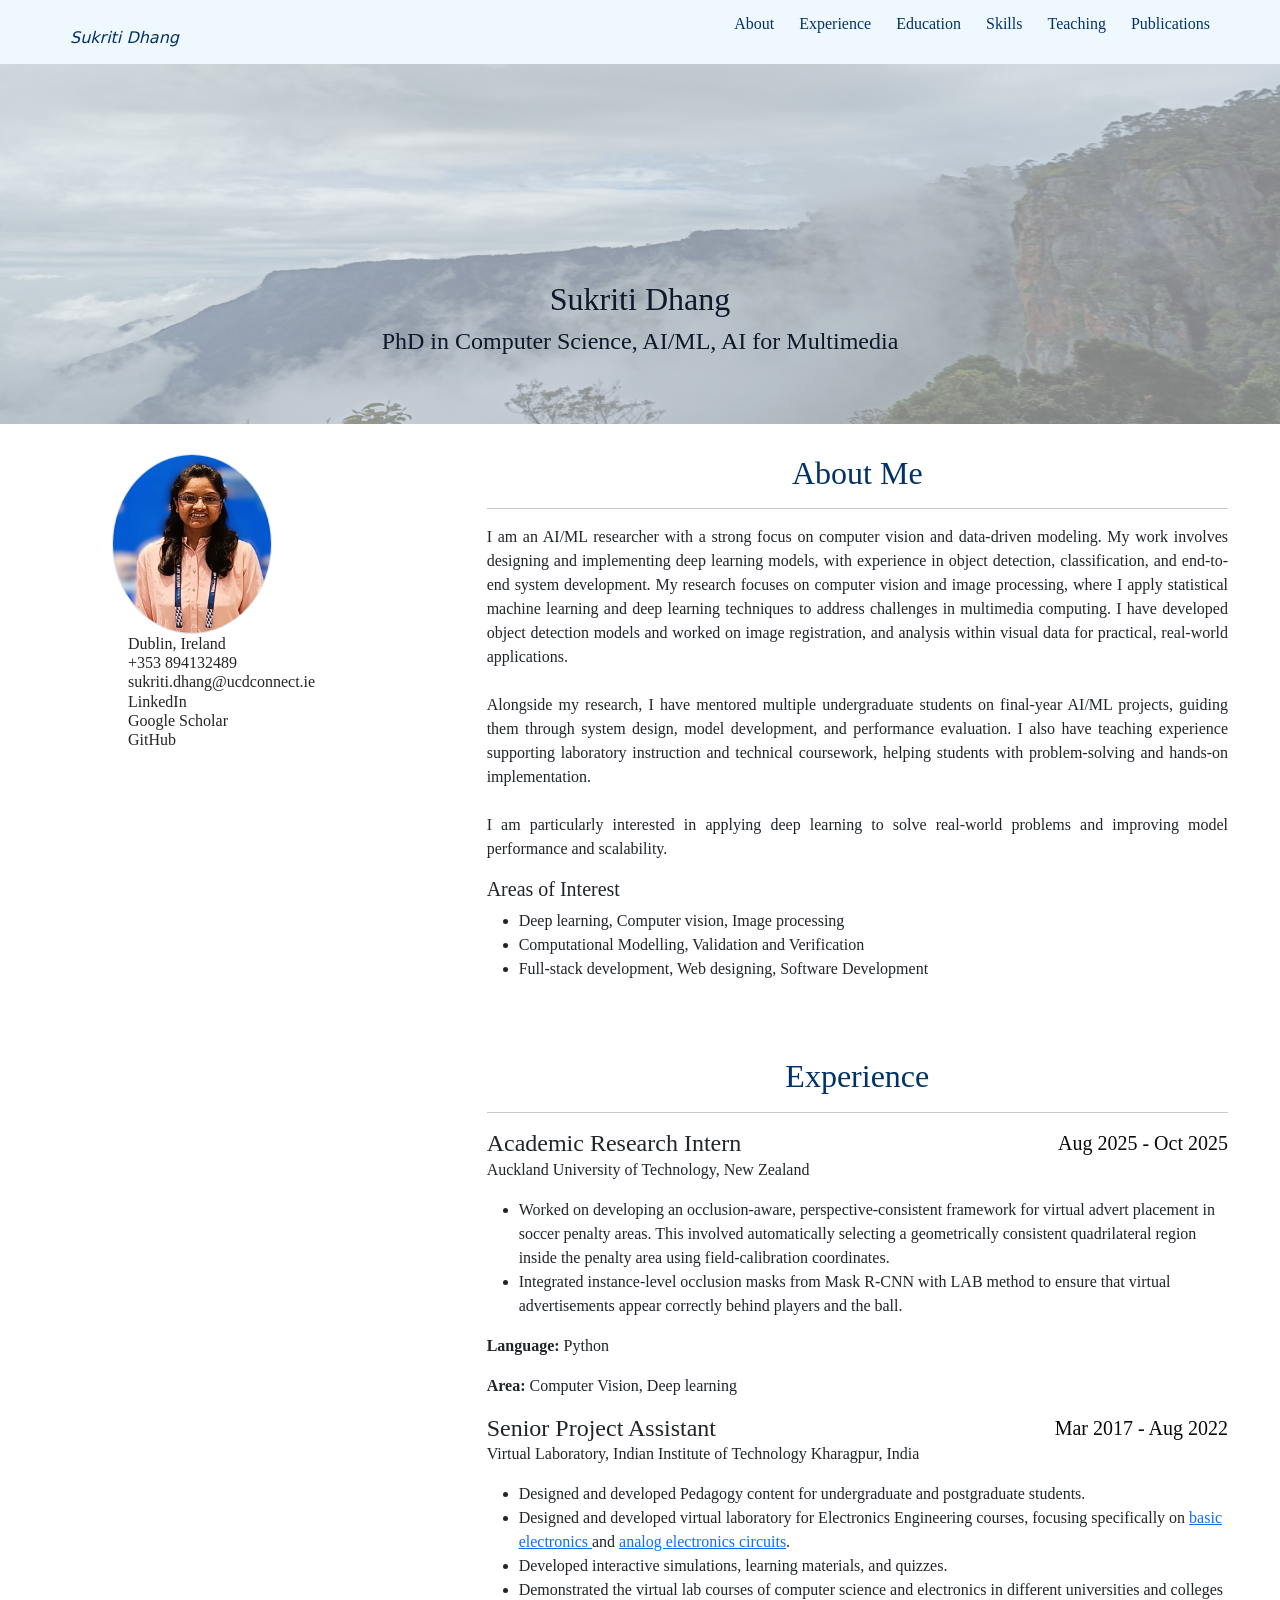
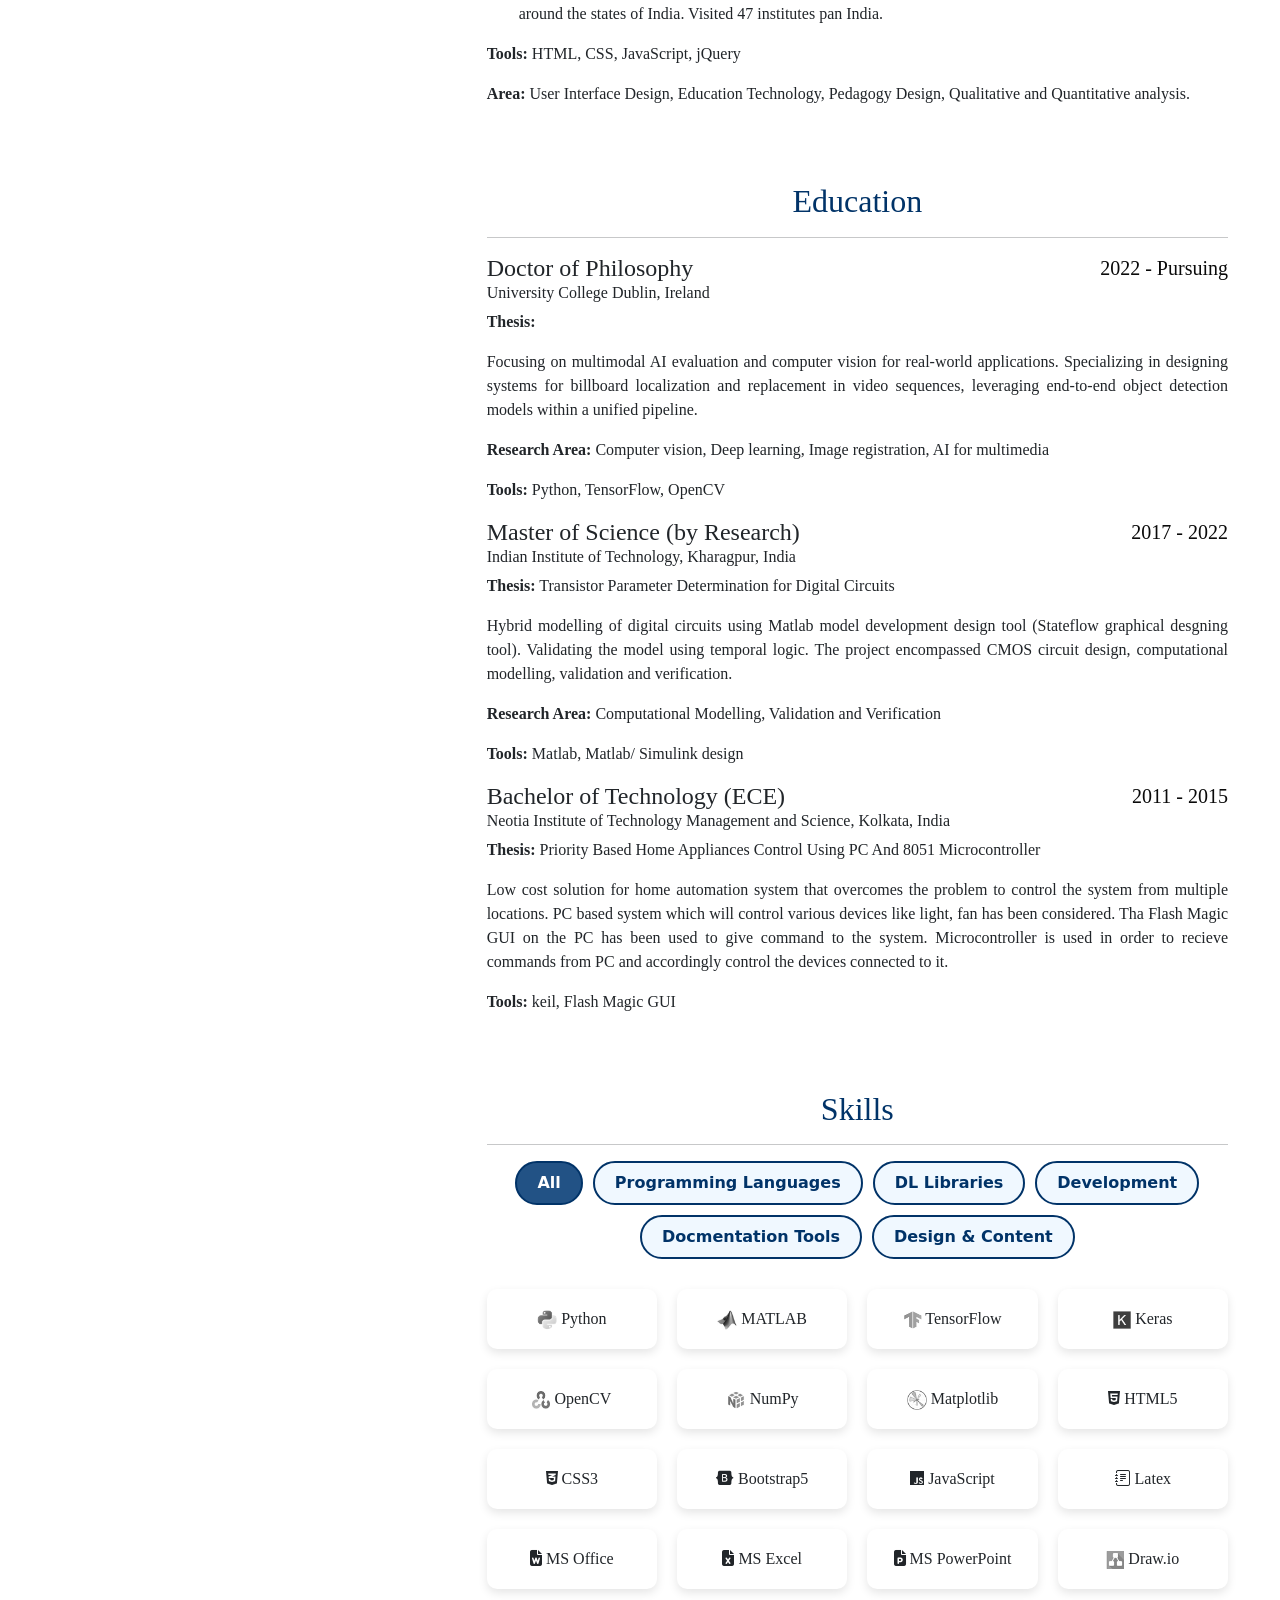
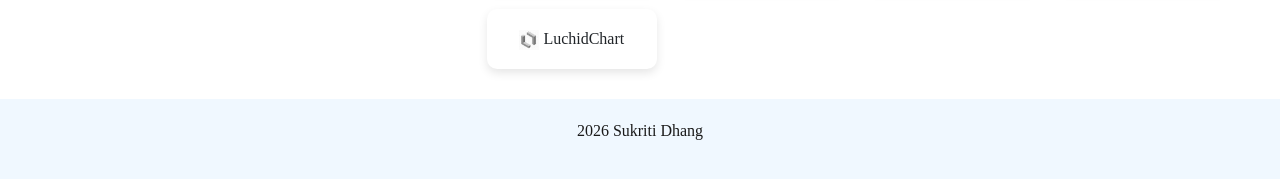
==== commit 0a71ef6b: "File modified" ====
--- a/index.html
+++ b/index.html
@@ -96,7 +96,7 @@
   <img src="./coverpic/cover_pic.jpg" id="coverpic"  alt="coverpic" class="img-fluid">
  <div class="hero-content">
     <h2>Sukriti Dhang</h2>
-    <h4>PhD in Computer Vision, AI/ML, AI for Multimedia</h4>
+    <h4>PhD in Computer Science, AI/ML, AI for Multimedia</h4>
     <!-- <a href="resume.pdf" class="btn" download>Download Resume</a> -->
        
         
@@ -182,11 +182,18 @@
             <h2>About Me</h2>
             <hr>
             <p style="text-align:justify">
-                I am a PhD student in the School of Computer Science at University College Dublin (UCD). 
+                I am an AI/ML researcher with a strong focus on computer vision and data-driven modeling. My work involves designing and implementing deep learning models, with experience in object detection, classification, and end-to-end system development.
+                My research focuses on computer vision and image processing, where I apply statistical machine learning and deep learning techniques to address challenges in multimedia computing. I have developed object detection models and worked on image registration,  and analysis within visual data for practical, real-world applications.
+            <br><br>
+            Alongside my research, I have mentored multiple undergraduate students on final-year AI/ML projects, guiding them through system design, model development, and performance evaluation. I also have teaching experience supporting laboratory instruction and technical coursework, helping students with problem-solving and hands-on implementation.
+            <br><br>
+            I am particularly interested in applying deep learning to solve real-world problems and improving model performance and scalability. 
+
+            <!--I am a PhD student in the School of Computer Science at University College Dublin (UCD). 
                 My research focuses on computer vision and image processing, where I leverage statistical machine learning and deep learning techniques to address interdisciplinary challenges in multimedia computing.
             <br><br>
                 I have strong expertise in designing, modeling, and implementing object detection systems, developing practical solutions for diverse industry applications. My work integrates advanced machine learning algorithms with computer vision techniques to enhance visual content analysis and manipulation. 
-                In particular, I focus on enabling accurate object detection, tracking, and integration within video frames for targeted and real-world applications.
+                In particular, I focus on enabling accurate object detection, tracking, and integration within video frames for targeted and real-world applications.-->
             </p>
             <p>
                 <h5>Areas of Interest</h5>
--- a/css/index.css
+++ b/css/index.css
@@ -46,6 +46,9 @@
     text-align: center;
     margin-bottom: 40px;
     font-family: Cambria, Cochin, Georgia, Times, 'Times New Roman', serif;
+   
+}
+.container h2 {
     color: #013368;
 }
 
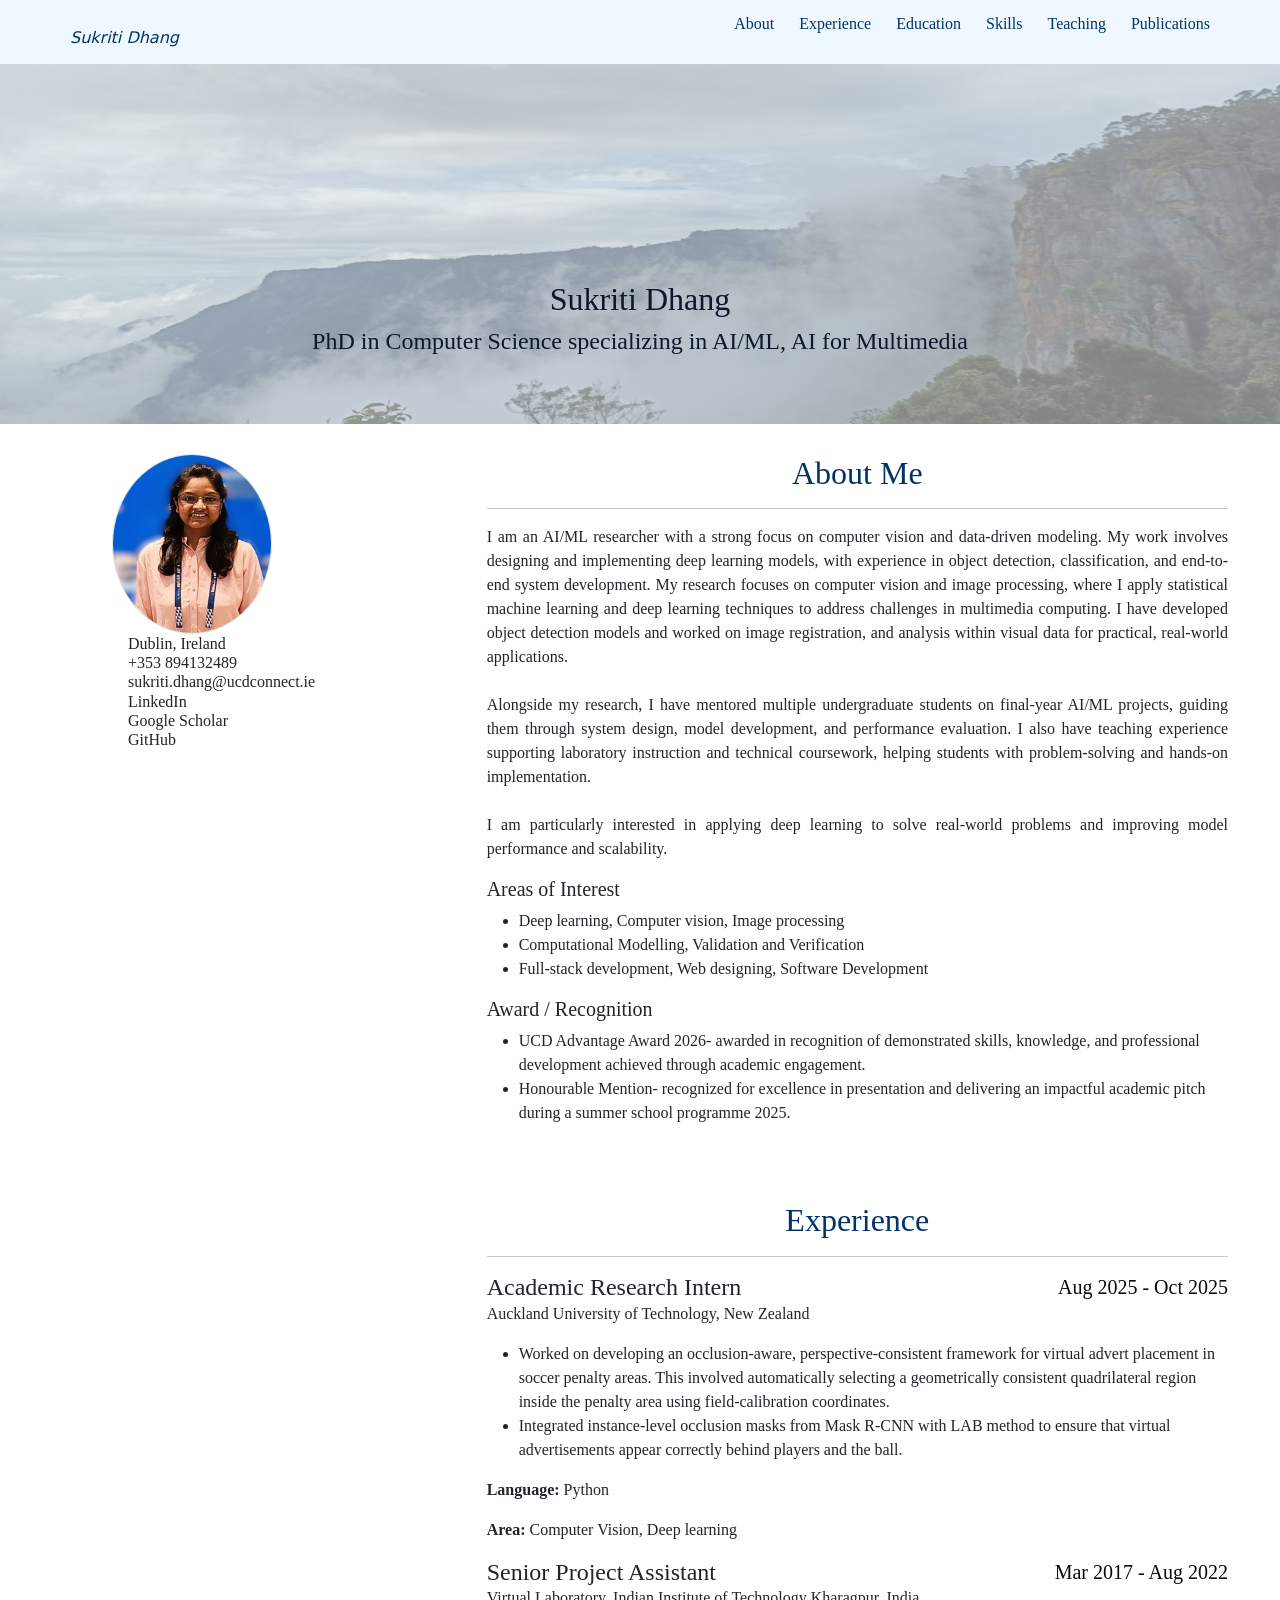
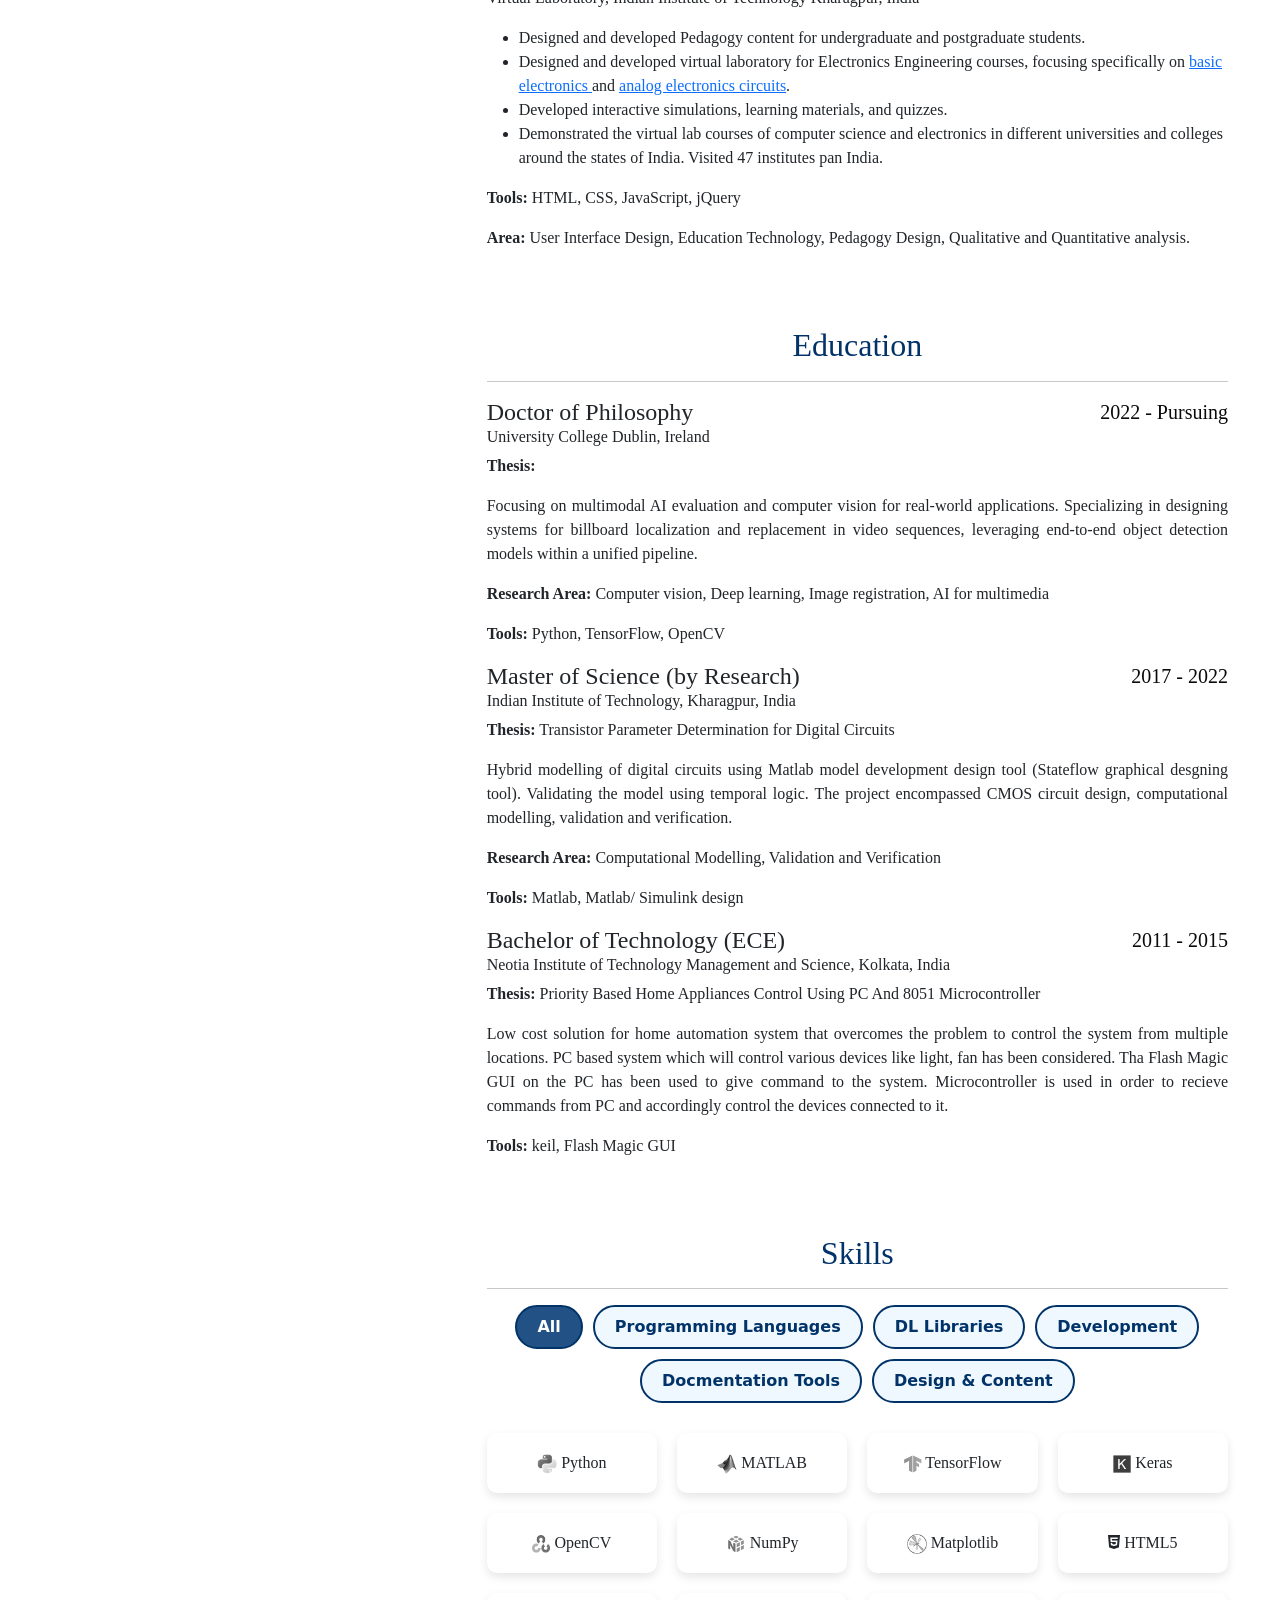
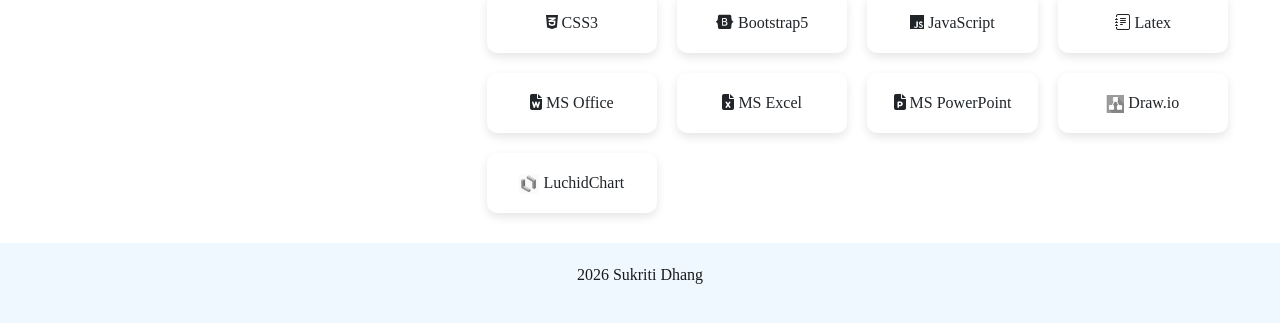
==== commit a26df5b2: "File modified" ====
--- a/index.html
+++ b/index.html
@@ -96,7 +96,7 @@
   <img src="./coverpic/cover_pic.jpg" id="coverpic"  alt="coverpic" class="img-fluid">
  <div class="hero-content">
     <h2>Sukriti Dhang</h2>
-    <h4>PhD in Computer Science, AI/ML, AI for Multimedia</h4>
+    <h4>PhD in Computer Science specializing in AI/ML, AI for Multimedia</h4>
     <!-- <a href="resume.pdf" class="btn" download>Download Resume</a> -->
        
         
@@ -202,6 +202,13 @@
                 <li>Computational Modelling, Validation and Verification</li>
                 <li>Full-stack development, Web designing, Software Development</li>
                 </ul>
+            </p>
+            <p>
+                <h5>Award / Recognition</h5>
+                <ul>
+                <li>UCD Advantage Award 2026- awarded in recognition of demonstrated skills, knowledge, and professional development achieved through academic engagement. </li>
+               <li>Honourable Mention- recognized for excellence in presentation and delivering an impactful academic pitch during a summer school programme 2025.</li>
+               </ul>
             </p>
              <!--p>
                 <ul>
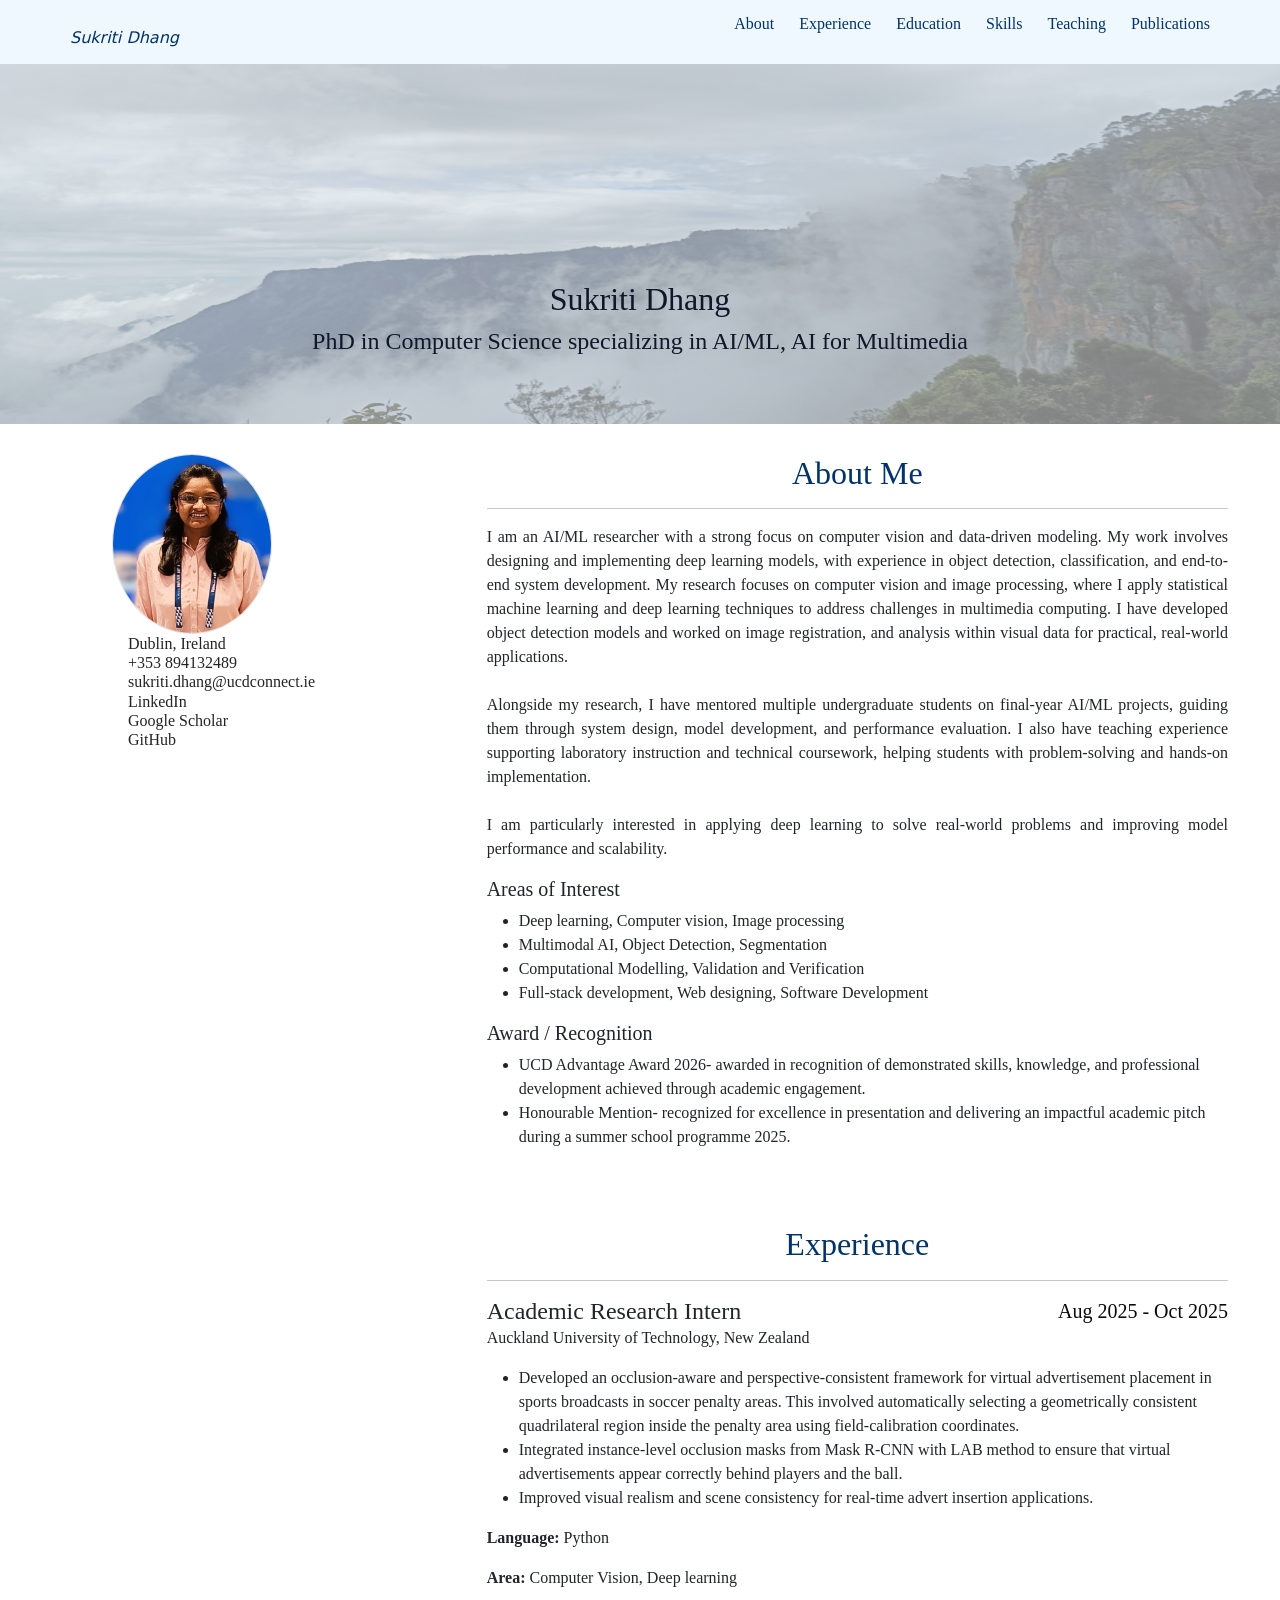
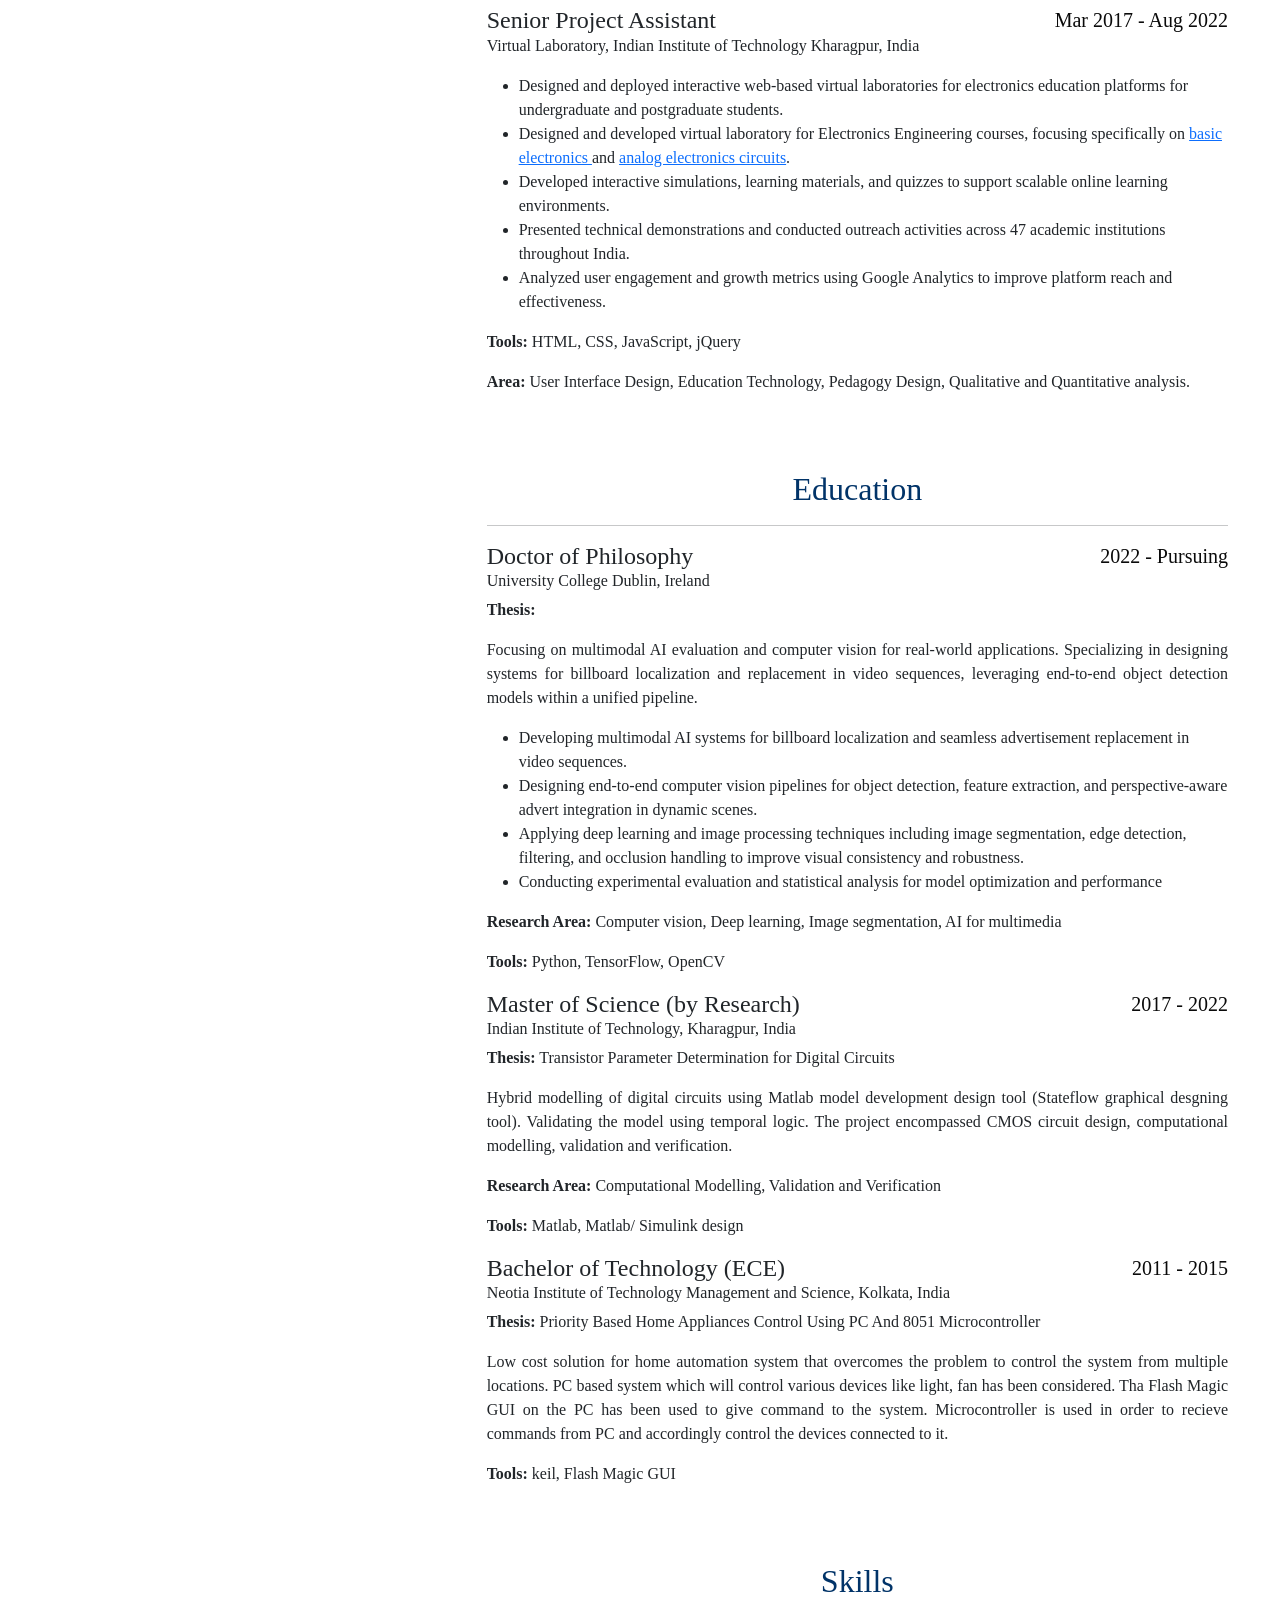
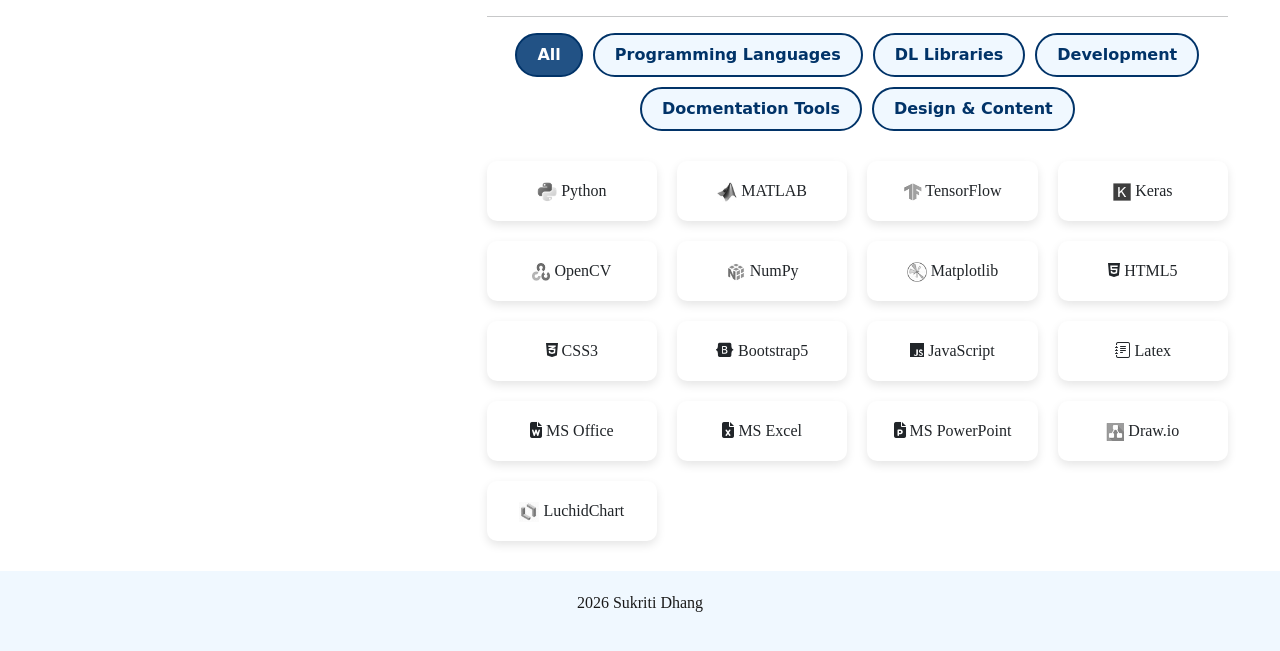
==== commit b8c37712: "File modified" ====
--- a/index.html
+++ b/index.html
@@ -198,7 +198,8 @@
             <p>
                 <h5>Areas of Interest</h5>
                 <ul>
-                <li>Deep learning, Computer vision, Image processing</li>               
+                <li>Deep learning, Computer vision, Image processing</li>  
+                <li>Multimodal AI, Object Detection, Segmentation</li>             
                 <li>Computational Modelling, Validation and Verification</li>
                 <li>Full-stack development, Web designing, Software Development</li>
                 </ul>
@@ -247,10 +248,12 @@
                     </div>
                     <p>Auckland University of Technology, New Zealand</p>
                     <ul>
-                        <li> Worked on developing an occlusion-aware, perspective-consistent framework for virtual advert placement in soccer penalty areas. 
+                        <li> Developed an occlusion-aware and perspective-consistent framework for virtual advertisement placement in sports broadcasts in soccer penalty areas. 
                             This involved automatically selecting a geometrically consistent quadrilateral region inside the penalty area using field-calibration coordinates. 
-                        <li>Integrated instance-level occlusion masks from Mask R-CNN with LAB method to ensure that virtual advertisements appear correctly behind players and the ball.</li>
-                     </ul>
+                        <li>Integrated instance-level occlusion masks from Mask R-CNN with LAB method to ensure that virtual advertisements appear correctly behind players and the ball.</li>                 
+                        <!--li>Designed geometric localization methods for automatic quadrilateral region selection within penalty areas under dynamic camera motion.</li-->
+                        <li>Improved visual realism and scene consistency for real-time advert insertion applications.</li>
+                    </ul>
                     <p><b>Language:</b> Python</p>
                     <p><b>Area:</b> Computer Vision, Deep learning</p>   
                 </div>
@@ -262,11 +265,13 @@
                     </div>
                     <p>Virtual Laboratory, Indian Institute of Technology  Kharagpur, India</p>
                     <ul>
-                        <li> Designed and developed Pedagogy content for undergraduate and postgraduate students.</li>
+                        <li> Designed and deployed interactive web-based virtual laboratories for electronics education platforms for undergraduate and postgraduate students.</li>
                         <li> Designed and developed  virtual laboratory for Electronics Engineering courses, focusing specifically on <a href="https://be-iitkgp.vlabs.ac.in/", target="_blank"> basic electronics </a> and <a href="https://aec-iitkgp.vlabs.ac.in/", target="_blank">analog electronics circuits</a>.</li>
-                        <li>Developed interactive simulations, learning materials, and quizzes.
-                        <li>Demonstrated the virtual lab courses of computer science and electronics in different
-                            universities and colleges around the states of India.  Visited 47 institutes pan India.</li>                        
+                        <li>Developed interactive simulations, learning materials, and quizzes to support scalable online learning environments.</li>
+                        <li>Presented technical demonstrations and conducted outreach activities across 47 academic institutions throughout India. </li>
+                        <li>Analyzed user engagement and growth metrics using Google Analytics to improve platform reach and effectiveness.</li>
+                            <!--Demonstrated the virtual lab courses of computer science and electronics in different
+                            universities and colleges around the states of India.  Visited 47 institutes pan India.  Pedagogy content    -->                      
                     </ul>
                 <p><b>Tools:</b> HTML, CSS, JavaScript, jQuery</p>
                 <p><b>Area:</b> User Interface Design, Education Technology,  Pedagogy Design,  Qualitative and Quantitative analysis.</p>
@@ -296,7 +301,14 @@
                     <p><b>Thesis: </b></p>
                     <p style='text-align:justify'>Focusing on multimodal AI evaluation and computer vision for real-world applications. Specializing in designing systems for billboard localization and replacement in video sequences,
                     leveraging end-to-end object detection models within a unified pipeline.</p>
-                <p><b>Research Area:</b>  Computer vision, Deep learning, Image registration, AI for multimedia</p>
+                    <ul>
+                        <li>Developing multimodal AI systems for billboard localization and seamless advertisement replacement in video sequences.</li>
+                        <li>Designing end-to-end computer vision pipelines for object detection, feature extraction, and perspective-aware advert integration in dynamic scenes.</li>
+                        <li>Applying deep learning and image processing techniques including image segmentation, edge detection, filtering, and occlusion handling to improve visual consistency and robustness.</li>
+                        <!--li>Building CNN-based models using Python, TensorFlow, and OpenCV for real-time visual analysis applications.</li-->
+                        <li>Conducting experimental evaluation and statistical analysis for model optimization and performance</li>
+                    </ul>
+                <p><b>Research Area:</b>  Computer vision, Deep learning, Image segmentation, AI for multimedia</p>
                 <p><b>Tools:</b> Python, TensorFlow, OpenCV</p>
                     <!--p>
                     <h6>Relevant Courseworks:</h6>
